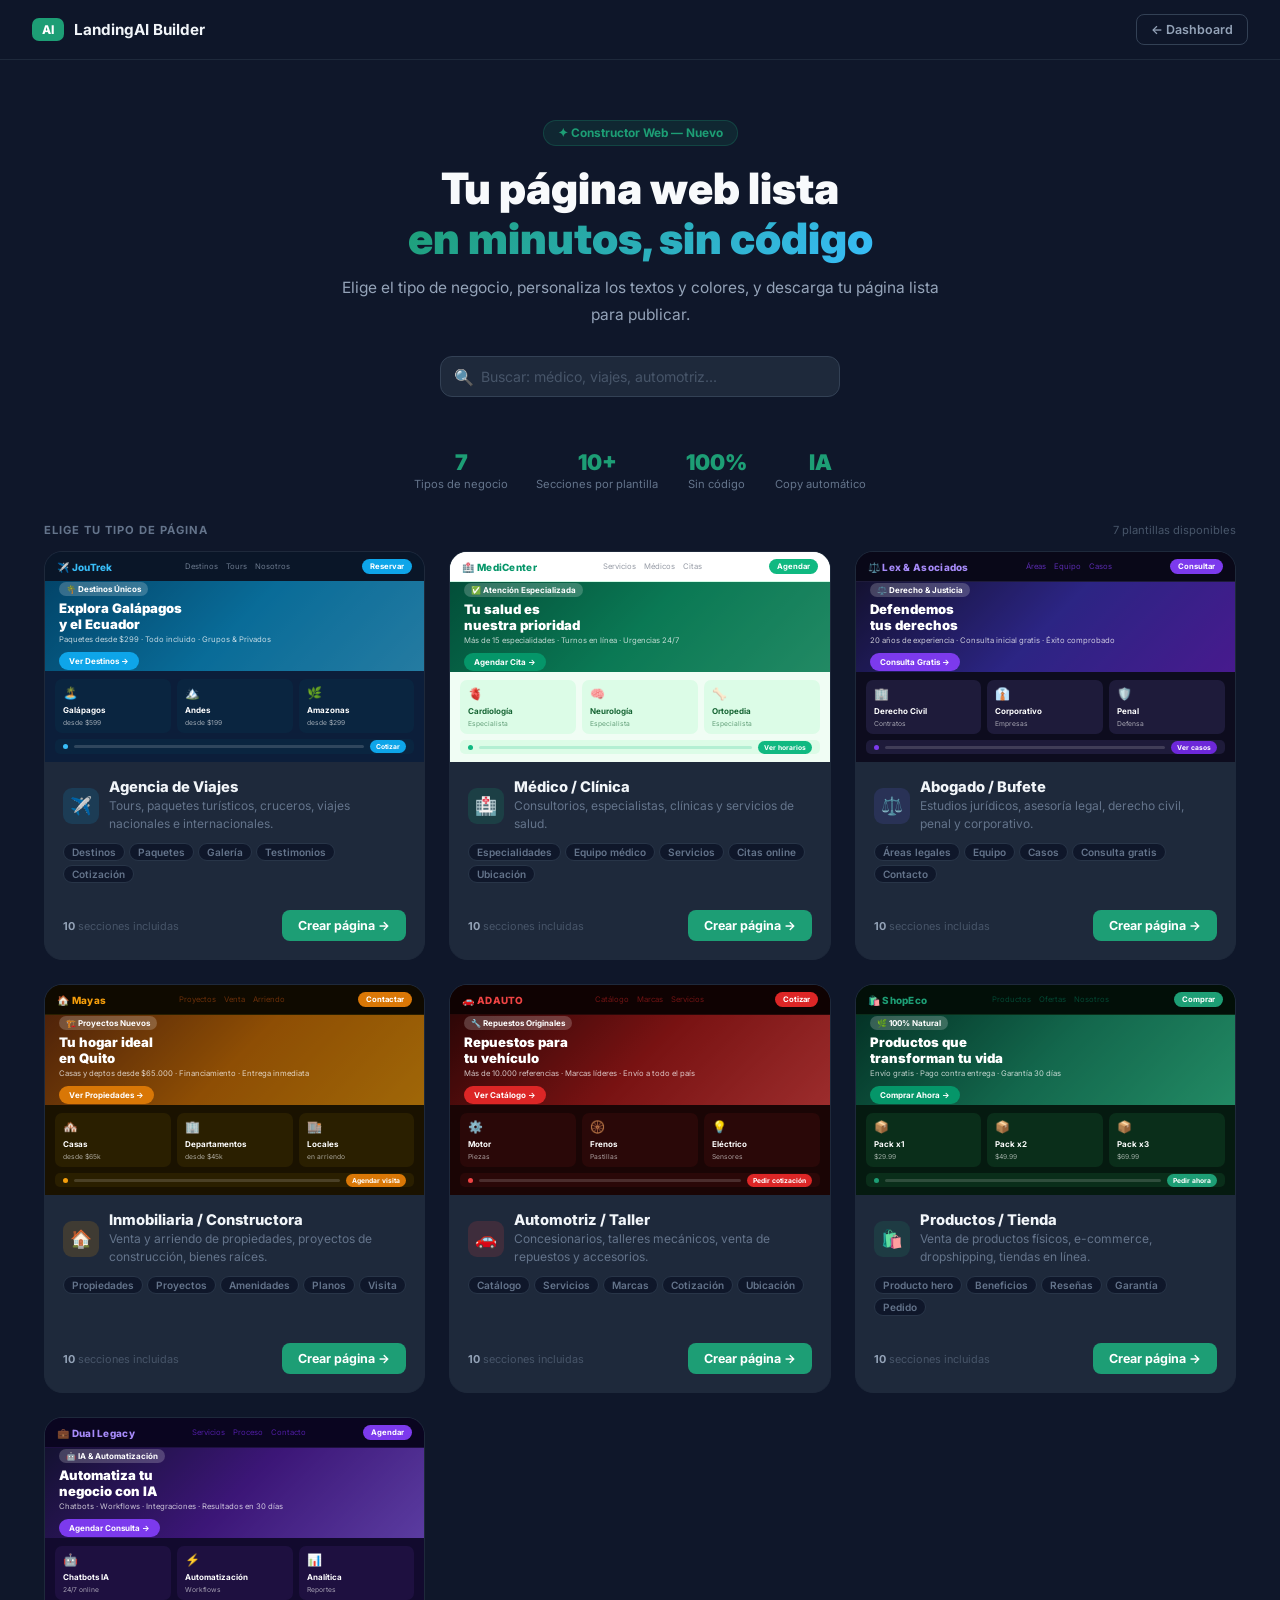
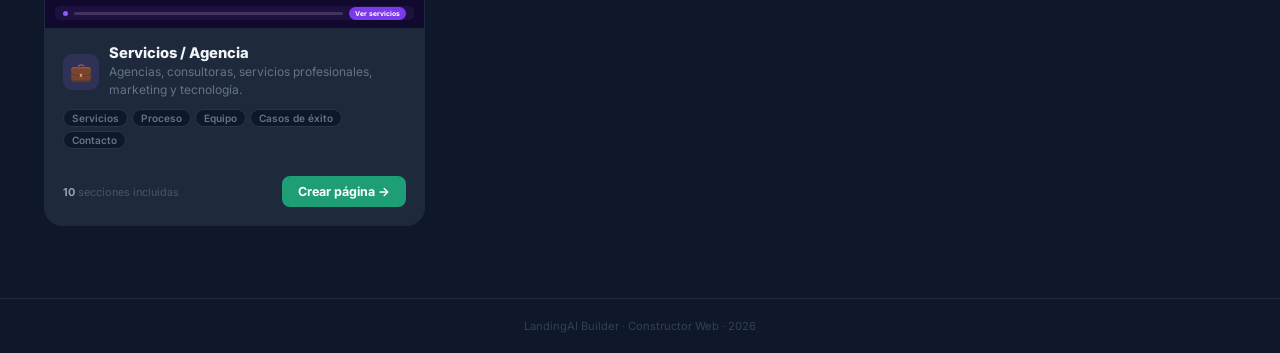
==== web-constructor/index.html @ e0d05ae3 "Feat: dashboard central + constructor web con generación IA - Agrega dashboard.html como hub entre l" ====
<!DOCTYPE html>
<html lang="es">
<head>
<meta charset="UTF-8">
<meta name="viewport" content="width=device-width,initial-scale=1">
<title>Constructor de Páginas Web — LandingAI Builder</title>
<link href="https://fonts.googleapis.com/css2?family=Inter:wght@400;500;600;700;800;900&display=swap" rel="stylesheet">
<style>
*,*::before,*::after{margin:0;padding:0;box-sizing:border-box}
:root{
  --bg:#0f172a;--bg2:#1e293b;--border:#1e293b;--text:#e2e8f0;--muted:#64748b;
  --green:#1D9E75;--green2:#0f7d5a;
}
body{font-family:'Inter',sans-serif;background:var(--bg);color:var(--text);min-height:100vh}

/* ── Header ── */
.hdr{background:rgba(15,23,42,.96);backdrop-filter:blur(12px);border-bottom:1px solid #1e293b;padding:14px 32px;display:flex;align-items:center;justify-content:space-between;position:sticky;top:0;z-index:100}
.hdr-logo{display:flex;align-items:center;gap:10px;text-decoration:none}
.hdr-logo .mark{background:var(--green);color:#fff;padding:4px 10px;border-radius:7px;font-size:.75rem;font-weight:800}
.hdr-logo .name{font-size:.95rem;font-weight:700;color:#f1f5f9}
.btn-outline{background:transparent;border:1px solid #334155;color:#94a3b8;border-radius:8px;padding:7px 14px;font-size:.78rem;font-weight:600;cursor:pointer;text-decoration:none;transition:.15s}
.btn-outline:hover{border-color:var(--green);color:var(--green)}

/* ── Hero ── */
.hero{text-align:center;padding:60px 24px 36px;max-width:680px;margin:0 auto}
.hero-badge{display:inline-flex;align-items:center;gap:6px;background:rgba(29,158,117,.12);color:var(--green);border:1px solid rgba(29,158,117,.25);border-radius:50px;padding:5px 14px;font-size:.74rem;font-weight:700;margin-bottom:18px}
.hero h1{font-size:clamp(1.9rem,4vw,2.7rem);font-weight:900;line-height:1.15;margin-bottom:12px;color:#f8fafc}
.hero h1 span{background:linear-gradient(135deg,var(--green),#38bdf8);-webkit-background-clip:text;-webkit-text-fill-color:transparent;background-clip:text}
.hero p{font-size:.97rem;color:#94a3b8;line-height:1.7;margin-bottom:28px}
.search-wrap{max-width:400px;margin:0 auto;position:relative}
.search-wrap input{width:100%;background:#1e293b;border:1.5px solid #334155;color:#f1f5f9;border-radius:12px;padding:11px 16px 11px 40px;font-size:.88rem;font-family:'Inter',sans-serif;outline:none;transition:.15s}
.search-wrap input:focus{border-color:var(--green)}
.search-wrap input::placeholder{color:#475569}
.si{position:absolute;left:14px;top:50%;transform:translateY(-50%);color:#475569}

/* ── Stats ── */
.stats{display:flex;justify-content:center;gap:28px;padding:16px 24px 32px;flex-wrap:wrap}
.stat{text-align:center}
.stat-n{font-size:1.35rem;font-weight:900;color:var(--green)}
.stat-l{font-size:.7rem;color:var(--muted);margin-top:2px}

/* ── Section label ── */
.slbl{max-width:1240px;margin:0 auto;padding:0 24px 14px;display:flex;align-items:center;justify-content:space-between}
.slbl h2{font-size:.7rem;font-weight:700;color:var(--muted);text-transform:uppercase;letter-spacing:1px}
.slbl span{font-size:.7rem;color:#475569}

/* ── Grid ── */
.grid{display:grid;grid-template-columns:repeat(auto-fill,minmax(340px,1fr));gap:24px;max-width:1240px;margin:0 auto;padding:0 24px 72px}

/* ── Card ── */
.card{background:var(--bg2);border:1.5px solid #1e293b;border-radius:18px;overflow:hidden;transition:.22s;cursor:pointer;display:flex;flex-direction:column;position:relative}
.card:hover{border-color:var(--green);transform:translateY(-4px);box-shadow:0 16px 48px rgba(0,0,0,.4),0 0 0 1px rgba(29,158,117,.2)}

/* ── MINI WEBSITE PREVIEW ── */
.preview{height:210px;overflow:hidden;position:relative;flex-shrink:0}
.mini{width:100%;height:100%;display:flex;flex-direction:column;font-family:'Inter',sans-serif}

/* Mini Nav */
.m-nav{display:flex;align-items:center;justify-content:space-between;padding:7px 12px;flex-shrink:0}
.m-logo{font-size:.62rem;font-weight:800;letter-spacing:.3px}
.m-links{display:flex;gap:8px}
.m-links span{font-size:.48rem;opacity:.7}
.m-cta{font-size:.48rem;font-weight:700;padding:3px 8px;border-radius:20px;color:#fff}

/* Mini Hero */
.m-hero{flex:0 0 90px;display:flex;flex-direction:column;justify-content:center;padding:10px 14px;position:relative;overflow:hidden}
.m-hero::after{content:'';position:absolute;inset:0;background:rgba(0,0,0,.35)}
.m-htag{font-size:.5rem;font-weight:700;padding:2px 7px;border-radius:20px;background:rgba(255,255,255,.2);color:#fff;width:fit-content;margin-bottom:5px;position:relative;z-index:1}
.m-htitle{font-size:.82rem;font-weight:900;color:#fff;line-height:1.2;position:relative;z-index:1;margin-bottom:3px}
.m-hsub{font-size:.48rem;color:rgba(255,255,255,.75);position:relative;z-index:1;margin-bottom:8px}
.m-hbtn{font-size:.5rem;font-weight:700;padding:4px 10px;border-radius:20px;color:#fff;width:fit-content;position:relative;z-index:1}

/* Mini Sections */
.m-body{flex:1;padding:8px 10px;display:flex;flex-direction:column;gap:6px;overflow:hidden}
.m-row{display:flex;gap:6px;flex:1}
.m-chip{flex:1;border-radius:7px;display:flex;flex-direction:column;padding:6px 8px;gap:3px;overflow:hidden}
.m-chip-icon{font-size:.75rem;margin-bottom:2px}
.m-chip-t{font-size:.5rem;font-weight:700;color:#fff}
.m-chip-s{font-size:.42rem;opacity:.6;color:#fff}
.m-strip{border-radius:5px;height:16px;display:flex;align-items:center;padding:0 8px;gap:6px}
.m-strip-dot{width:5px;height:5px;border-radius:50%;background:rgba(255,255,255,.5);flex-shrink:0}
.m-strip-line{flex:1;height:3px;border-radius:2px;background:rgba(255,255,255,.15)}
.m-strip-btn{font-size:.42rem;font-weight:700;padding:2px 6px;border-radius:10px;color:#fff;flex-shrink:0}

/* Overlay al hover */
.preview-overlay{position:absolute;inset:0;background:rgba(0,0,0,.0);display:flex;align-items:center;justify-content:center;transition:.22s;opacity:0}
.card:hover .preview-overlay{background:rgba(0,0,0,.45);opacity:1}
.preview-overlay span{background:#fff;color:#0f172a;font-size:.78rem;font-weight:800;padding:8px 18px;border-radius:20px;transform:translateY(8px);transition:.22s}
.card:hover .preview-overlay span{transform:translateY(0)}

/* ── Card Body ── */
.card-body{padding:16px 18px 18px;display:flex;flex-direction:column;flex:1}
.card-top{display:flex;align-items:center;gap:10px;margin-bottom:10px}
.card-icon{width:36px;height:36px;border-radius:9px;display:flex;align-items:center;justify-content:center;font-size:1.1rem;flex-shrink:0}
.card-name{font-size:.92rem;font-weight:800;color:#f1f5f9}
.card-desc{font-size:.75rem;color:#64748b;line-height:1.5;margin-top:1px}
.card-tags{display:flex;flex-wrap:wrap;gap:4px;margin-bottom:14px}
.tag{background:#0f172a;border:1px solid #283548;color:#64748b;border-radius:20px;padding:2px 8px;font-size:.63rem;font-weight:600}
.card-footer{display:flex;align-items:center;justify-content:space-between;margin-top:auto;padding-top:12px;border-top:1px solid #1e293b}
.card-meta{font-size:.68rem;color:#475569}
.card-meta b{color:#94a3b8}
.btn-card{background:var(--green);color:#fff;border:none;border-radius:8px;padding:8px 16px;font-size:.78rem;font-weight:700;cursor:pointer;transition:.15s;text-decoration:none;display:inline-block}
.btn-card:hover{background:var(--green2)}

/* ── Footer ── */
.ftr{border-top:1px solid #1e293b;padding:20px 24px;text-align:center;font-size:.7rem;color:#334155}

@media(max-width:768px){
  .hdr{padding:12px 16px}.grid{grid-template-columns:1fr;padding:0 14px 48px}
  .hero{padding:36px 16px 20px}.stats{gap:16px}
}
</style>
</head>
<body>

<header class="hdr">
  <a class="hdr-logo" href="#">
    <span class="mark">AI</span>
    <span class="name">LandingAI Builder</span>
  </a>
  <div style="display:flex;align-items:center;gap:10px">
    <a class="btn-outline" href="../dashboard.html">← Dashboard</a>
  </div>
</header>

<section class="hero">
  <div class="hero-badge">✦ Constructor Web — Nuevo</div>
  <h1>Tu página web lista<br><span>en minutos, sin código</span></h1>
  <p>Elige el tipo de negocio, personaliza los textos y colores, y descarga tu página lista para publicar.</p>
  <div class="search-wrap">
    <span class="si">🔍</span>
    <input type="text" id="si" placeholder="Buscar: médico, viajes, automotriz..." oninput="filter(this.value)">
  </div>
</section>

<div class="stats">
  <div class="stat"><div class="stat-n">7</div><div class="stat-l">Tipos de negocio</div></div>
  <div class="stat"><div class="stat-n">10+</div><div class="stat-l">Secciones por plantilla</div></div>
  <div class="stat"><div class="stat-n">100%</div><div class="stat-l">Sin código</div></div>
  <div class="stat"><div class="stat-n">IA</div><div class="stat-l">Copy automático</div></div>
</div>

<div class="slbl">
  <h2>Elige tu tipo de página</h2>
  <span id="lbl">7 plantillas disponibles</span>
</div>

<div class="grid" id="grid">

  <!-- ══ AGENCIA DE VIAJES ══ -->
  <div class="card" data-n="agencia viajes turismo tours paquetes galapagos cruceros">
    <div class="preview">
      <div class="mini" style="background:#0c1e3a">
        <div class="m-nav" style="background:#0a1628">
          <span class="m-logo" style="color:#38bdf8">✈️ JouTrek</span>
          <div class="m-links">
            <span style="color:#94a3b8">Destinos</span><span style="color:#94a3b8">Tours</span><span style="color:#94a3b8">Nosotros</span>
          </div>
          <span class="m-cta" style="background:#0ea5e9">Reservar</span>
        </div>
        <div class="m-hero" style="background:linear-gradient(135deg,#0369a1,#0ea5e9,#38bdf8)">
          <span class="m-htag">🌴 Destinos Únicos</span>
          <div class="m-htitle">Explora Galápagos<br>y el Ecuador</div>
          <div class="m-hsub">Paquetes desde $299 · Todo incluido · Grupos & Privados</div>
          <span class="m-hbtn" style="background:#0ea5e9">Ver Destinos →</span>
        </div>
        <div class="m-body">
          <div class="m-row">
            <div class="m-chip" style="background:#0a2540">
              <span class="m-chip-icon">🏝️</span>
              <span class="m-chip-t">Galápagos</span>
              <span class="m-chip-s">desde $599</span>
            </div>
            <div class="m-chip" style="background:#0a2540">
              <span class="m-chip-icon">🏔️</span>
              <span class="m-chip-t">Andes</span>
              <span class="m-chip-s">desde $199</span>
            </div>
            <div class="m-chip" style="background:#0a2540">
              <span class="m-chip-icon">🌿</span>
              <span class="m-chip-t">Amazonas</span>
              <span class="m-chip-s">desde $299</span>
            </div>
          </div>
          <div class="m-strip" style="background:#0a2540">
            <div class="m-strip-dot" style="background:#38bdf8"></div>
            <div class="m-strip-line"></div>
            <span class="m-strip-btn" style="background:#0ea5e9">Cotizar</span>
          </div>
        </div>
      </div>
      <div class="preview-overlay"><span>👁 Ver plantilla</span></div>
    </div>
    <div class="card-body">
      <div class="card-top">
        <div class="card-icon" style="background:rgba(14,165,233,.15)">✈️</div>
        <div>
          <div class="card-name">Agencia de Viajes</div>
          <div class="card-desc">Tours, paquetes turísticos, cruceros, viajes nacionales e internacionales.</div>
        </div>
      </div>
      <div class="card-tags">
        <span class="tag">Destinos</span><span class="tag">Paquetes</span><span class="tag">Galería</span><span class="tag">Testimonios</span><span class="tag">Cotización</span>
      </div>
      <div class="card-footer">
        <div class="card-meta"><b>10</b> secciones incluidas</div>
        <a class="btn-card" href="constructor.html?t=viajes">Crear página →</a>
      </div>
    </div>
  </div>

  <!-- ══ MÉDICO / CLÍNICA ══ -->
  <div class="card" data-n="medico clinica doctor salud consultorio especialista hospital">
    <div class="preview">
      <div class="mini" style="background:#f0fdf4">
        <div class="m-nav" style="background:#fff;border-bottom:1px solid #d1fae5">
          <span class="m-logo" style="color:#059669">🏥 MediCenter</span>
          <div class="m-links">
            <span style="color:#6b7280">Servicios</span><span style="color:#6b7280">Médicos</span><span style="color:#6b7280">Citas</span>
          </div>
          <span class="m-cta" style="background:#10b981">Agendar</span>
        </div>
        <div class="m-hero" style="background:linear-gradient(135deg,#047857,#10b981,#34d399)">
          <span class="m-htag">✅ Atención Especializada</span>
          <div class="m-htitle">Tu salud es<br>nuestra prioridad</div>
          <div class="m-hsub">Más de 15 especialidades · Turnos en línea · Urgencias 24/7</div>
          <span class="m-hbtn" style="background:#059669">Agendar Cita →</span>
        </div>
        <div class="m-body" style="background:#f0fdf4">
          <div class="m-row">
            <div class="m-chip" style="background:#dcfce7">
              <span class="m-chip-icon">🫀</span>
              <span class="m-chip-t" style="color:#166534">Cardiología</span>
              <span class="m-chip-s" style="color:#166534">Especialista</span>
            </div>
            <div class="m-chip" style="background:#dcfce7">
              <span class="m-chip-icon">🧠</span>
              <span class="m-chip-t" style="color:#166534">Neurología</span>
              <span class="m-chip-s" style="color:#166534">Especialista</span>
            </div>
            <div class="m-chip" style="background:#dcfce7">
              <span class="m-chip-icon">🦴</span>
              <span class="m-chip-t" style="color:#166534">Ortopedia</span>
              <span class="m-chip-s" style="color:#166534">Especialista</span>
            </div>
          </div>
          <div class="m-strip" style="background:#dcfce7">
            <div class="m-strip-dot" style="background:#10b981"></div>
            <div class="m-strip-line" style="background:rgba(16,185,129,.2)"></div>
            <span class="m-strip-btn" style="background:#10b981">Ver horarios</span>
          </div>
        </div>
      </div>
      <div class="preview-overlay"><span>👁 Ver plantilla</span></div>
    </div>
    <div class="card-body">
      <div class="card-top">
        <div class="card-icon" style="background:rgba(16,185,129,.15)">🏥</div>
        <div>
          <div class="card-name">Médico / Clínica</div>
          <div class="card-desc">Consultorios, especialistas, clínicas y servicios de salud.</div>
        </div>
      </div>
      <div class="card-tags">
        <span class="tag">Especialidades</span><span class="tag">Equipo médico</span><span class="tag">Servicios</span><span class="tag">Citas online</span><span class="tag">Ubicación</span>
      </div>
      <div class="card-footer">
        <div class="card-meta"><b>10</b> secciones incluidas</div>
        <a class="btn-card" href="constructor.html?t=medico">Crear página →</a>
      </div>
    </div>
  </div>

  <!-- ══ ABOGADO ══ -->
  <div class="card" data-n="abogado bufete juridico legal asesoria derecho firma">
    <div class="preview">
      <div class="mini" style="background:#0d0c1e">
        <div class="m-nav" style="background:#090818;border-bottom:1px solid #1e1b3a">
          <span class="m-logo" style="color:#a78bfa">⚖️ Lex & Asociados</span>
          <div class="m-links">
            <span style="color:#7c3aed">Áreas</span><span style="color:#7c3aed">Equipo</span><span style="color:#7c3aed">Casos</span>
          </div>
          <span class="m-cta" style="background:#7c3aed">Consultar</span>
        </div>
        <div class="m-hero" style="background:linear-gradient(135deg,#1e1b4b,#4338ca,#6d28d9)">
          <span class="m-htag">⚖️ Derecho & Justicia</span>
          <div class="m-htitle">Defendemos<br>tus derechos</div>
          <div class="m-hsub">20 años de experiencia · Consulta inicial gratis · Éxito comprobado</div>
          <span class="m-hbtn" style="background:#7c3aed">Consulta Gratis →</span>
        </div>
        <div class="m-body">
          <div class="m-row">
            <div class="m-chip" style="background:#1e1b3a">
              <span class="m-chip-icon">🏢</span>
              <span class="m-chip-t">Derecho Civil</span>
              <span class="m-chip-s">Contratos</span>
            </div>
            <div class="m-chip" style="background:#1e1b3a">
              <span class="m-chip-icon">👔</span>
              <span class="m-chip-t">Corporativo</span>
              <span class="m-chip-s">Empresas</span>
            </div>
            <div class="m-chip" style="background:#1e1b3a">
              <span class="m-chip-icon">🛡️</span>
              <span class="m-chip-t">Penal</span>
              <span class="m-chip-s">Defensa</span>
            </div>
          </div>
          <div class="m-strip" style="background:#1e1b3a">
            <div class="m-strip-dot" style="background:#7c3aed"></div>
            <div class="m-strip-line"></div>
            <span class="m-strip-btn" style="background:#6d28d9">Ver casos</span>
          </div>
        </div>
      </div>
      <div class="preview-overlay"><span>👁 Ver plantilla</span></div>
    </div>
    <div class="card-body">
      <div class="card-top">
        <div class="card-icon" style="background:rgba(99,102,241,.15)">⚖️</div>
        <div>
          <div class="card-name">Abogado / Bufete</div>
          <div class="card-desc">Estudios jurídicos, asesoría legal, derecho civil, penal y corporativo.</div>
        </div>
      </div>
      <div class="card-tags">
        <span class="tag">Áreas legales</span><span class="tag">Equipo</span><span class="tag">Casos</span><span class="tag">Consulta gratis</span><span class="tag">Contacto</span>
      </div>
      <div class="card-footer">
        <div class="card-meta"><b>10</b> secciones incluidas</div>
        <a class="btn-card" href="constructor.html?t=abogado">Crear página →</a>
      </div>
    </div>
  </div>

  <!-- ══ INMOBILIARIA ══ -->
  <div class="card" data-n="inmobiliaria constructora bienes raices casas departamentos propiedades">
    <div class="preview">
      <div class="mini" style="background:#1a1200">
        <div class="m-nav" style="background:#0f0a00;border-bottom:1px solid #2a1f00">
          <span class="m-logo" style="color:#f59e0b">🏠 Mayas</span>
          <div class="m-links">
            <span style="color:#92400e">Proyectos</span><span style="color:#92400e">Venta</span><span style="color:#92400e">Arriendo</span>
          </div>
          <span class="m-cta" style="background:#d97706">Contactar</span>
        </div>
        <div class="m-hero" style="background:linear-gradient(135deg,#78350f,#d97706,#f59e0b)">
          <span class="m-htag">🏗️ Proyectos Nuevos</span>
          <div class="m-htitle">Tu hogar ideal<br>en Quito</div>
          <div class="m-hsub">Casas y deptos desde $65.000 · Financiamiento · Entrega inmediata</div>
          <span class="m-hbtn" style="background:#d97706">Ver Propiedades →</span>
        </div>
        <div class="m-body">
          <div class="m-row">
            <div class="m-chip" style="background:#2a1f00">
              <span class="m-chip-icon">🏘️</span>
              <span class="m-chip-t">Casas</span>
              <span class="m-chip-s">desde $65k</span>
            </div>
            <div class="m-chip" style="background:#2a1f00">
              <span class="m-chip-icon">🏢</span>
              <span class="m-chip-t">Departamentos</span>
              <span class="m-chip-s">desde $45k</span>
            </div>
            <div class="m-chip" style="background:#2a1f00">
              <span class="m-chip-icon">🏬</span>
              <span class="m-chip-t">Locales</span>
              <span class="m-chip-s">en arriendo</span>
            </div>
          </div>
          <div class="m-strip" style="background:#2a1f00">
            <div class="m-strip-dot" style="background:#f59e0b"></div>
            <div class="m-strip-line"></div>
            <span class="m-strip-btn" style="background:#d97706">Agendar visita</span>
          </div>
        </div>
      </div>
      <div class="preview-overlay"><span>👁 Ver plantilla</span></div>
    </div>
    <div class="card-body">
      <div class="card-top">
        <div class="card-icon" style="background:rgba(245,158,11,.15)">🏠</div>
        <div>
          <div class="card-name">Inmobiliaria / Constructora</div>
          <div class="card-desc">Venta y arriendo de propiedades, proyectos de construcción, bienes raíces.</div>
        </div>
      </div>
      <div class="card-tags">
        <span class="tag">Propiedades</span><span class="tag">Proyectos</span><span class="tag">Amenidades</span><span class="tag">Planos</span><span class="tag">Visita</span>
      </div>
      <div class="card-footer">
        <div class="card-meta"><b>10</b> secciones incluidas</div>
        <a class="btn-card" href="constructor.html?t=inmobiliaria">Crear página →</a>
      </div>
    </div>
  </div>

  <!-- ══ AUTOMOTRIZ ══ -->
  <div class="card" data-n="automotriz taller mecanico repuestos vehiculos autos carros camiones">
    <div class="preview">
      <div class="mini" style="background:#1a0505">
        <div class="m-nav" style="background:#0f0202;border-bottom:1px solid #2a0808">
          <span class="m-logo" style="color:#ef4444">🚗 ADAUTO</span>
          <div class="m-links">
            <span style="color:#991b1b">Catálogo</span><span style="color:#991b1b">Marcas</span><span style="color:#991b1b">Servicios</span>
          </div>
          <span class="m-cta" style="background:#dc2626">Cotizar</span>
        </div>
        <div class="m-hero" style="background:linear-gradient(135deg,#450a0a,#b91c1c,#ef4444)">
          <span class="m-htag">🔧 Repuestos Originales</span>
          <div class="m-htitle">Repuestos para<br>tu vehículo</div>
          <div class="m-hsub">Más de 10.000 referencias · Marcas líderes · Envío a todo el país</div>
          <span class="m-hbtn" style="background:#dc2626">Ver Catálogo →</span>
        </div>
        <div class="m-body">
          <div class="m-row">
            <div class="m-chip" style="background:#2a0808">
              <span class="m-chip-icon">⚙️</span>
              <span class="m-chip-t">Motor</span>
              <span class="m-chip-s">Piezas</span>
            </div>
            <div class="m-chip" style="background:#2a0808">
              <span class="m-chip-icon">🛞</span>
              <span class="m-chip-t">Frenos</span>
              <span class="m-chip-s">Pastillas</span>
            </div>
            <div class="m-chip" style="background:#2a0808">
              <span class="m-chip-icon">💡</span>
              <span class="m-chip-t">Eléctrico</span>
              <span class="m-chip-s">Sensores</span>
            </div>
          </div>
          <div class="m-strip" style="background:#2a0808">
            <div class="m-strip-dot" style="background:#ef4444"></div>
            <div class="m-strip-line"></div>
            <span class="m-strip-btn" style="background:#dc2626">Pedir cotización</span>
          </div>
        </div>
      </div>
      <div class="preview-overlay"><span>👁 Ver plantilla</span></div>
    </div>
    <div class="card-body">
      <div class="card-top">
        <div class="card-icon" style="background:rgba(239,68,68,.15)">🚗</div>
        <div>
          <div class="card-name">Automotriz / Taller</div>
          <div class="card-desc">Concesionarios, talleres mecánicos, venta de repuestos y accesorios.</div>
        </div>
      </div>
      <div class="card-tags">
        <span class="tag">Catálogo</span><span class="tag">Servicios</span><span class="tag">Marcas</span><span class="tag">Cotización</span><span class="tag">Ubicación</span>
      </div>
      <div class="card-footer">
        <div class="card-meta"><b>10</b> secciones incluidas</div>
        <a class="btn-card" href="constructor.html?t=automotriz">Crear página →</a>
      </div>
    </div>
  </div>

  <!-- ══ PRODUCTOS / E-COMMERCE ══ -->
  <div class="card" data-n="producto ecommerce tienda online dropshipping venta shop">
    <div class="preview">
      <div class="mini" style="background:#051a10">
        <div class="m-nav" style="background:#020f08;border-bottom:1px solid #0a2e1a">
          <span class="m-logo" style="color:#1D9E75">🛍️ ShopEco</span>
          <div class="m-links">
            <span style="color:#065f46">Productos</span><span style="color:#065f46">Ofertas</span><span style="color:#065f46">Nosotros</span>
          </div>
          <span class="m-cta" style="background:#1D9E75">Comprar</span>
        </div>
        <div class="m-hero" style="background:linear-gradient(135deg,#064e3b,#1D9E75,#34d399)">
          <span class="m-htag">🌿 100% Natural</span>
          <div class="m-htitle">Productos que<br>transforman tu vida</div>
          <div class="m-hsub">Envío gratis · Pago contra entrega · Garantía 30 días</div>
          <span class="m-hbtn" style="background:#059669">Comprar Ahora →</span>
        </div>
        <div class="m-body">
          <div class="m-row">
            <div class="m-chip" style="background:#0a2e1a">
              <span class="m-chip-icon">📦</span>
              <span class="m-chip-t">Pack x1</span>
              <span class="m-chip-s">$29.99</span>
            </div>
            <div class="m-chip" style="background:#0a2e1a">
              <span class="m-chip-icon">📦</span>
              <span class="m-chip-t">Pack x2</span>
              <span class="m-chip-s">$49.99</span>
            </div>
            <div class="m-chip" style="background:#0a2e1a">
              <span class="m-chip-icon">📦</span>
              <span class="m-chip-t">Pack x3</span>
              <span class="m-chip-s">$69.99</span>
            </div>
          </div>
          <div class="m-strip" style="background:#0a2e1a">
            <div class="m-strip-dot" style="background:#1D9E75"></div>
            <div class="m-strip-line"></div>
            <span class="m-strip-btn" style="background:#1D9E75">Pedir ahora</span>
          </div>
        </div>
      </div>
      <div class="preview-overlay"><span>👁 Ver plantilla</span></div>
    </div>
    <div class="card-body">
      <div class="card-top">
        <div class="card-icon" style="background:rgba(29,158,117,.15)">🛍️</div>
        <div>
          <div class="card-name">Productos / Tienda</div>
          <div class="card-desc">Venta de productos físicos, e-commerce, dropshipping, tiendas en línea.</div>
        </div>
      </div>
      <div class="card-tags">
        <span class="tag">Producto hero</span><span class="tag">Beneficios</span><span class="tag">Reseñas</span><span class="tag">Garantía</span><span class="tag">Pedido</span>
      </div>
      <div class="card-footer">
        <div class="card-meta"><b>10</b> secciones incluidas</div>
        <a class="btn-card" href="constructor.html?t=producto">Crear página →</a>
      </div>
    </div>
  </div>

  <!-- ══ SERVICIOS / AGENCIA ══ -->
  <div class="card" data-n="servicios agencia empresa consultoria marketing digital tecnologia ia">
    <div class="preview">
      <div class="mini" style="background:#120a2e">
        <div class="m-nav" style="background:#0a0520;border-bottom:1px solid #1e1040">
          <span class="m-logo" style="color:#a78bfa">💼 Dual Legacy</span>
          <div class="m-links">
            <span style="color:#6d28d9">Servicios</span><span style="color:#6d28d9">Proceso</span><span style="color:#6d28d9">Contacto</span>
          </div>
          <span class="m-cta" style="background:#7c3aed">Agendar</span>
        </div>
        <div class="m-hero" style="background:linear-gradient(135deg,#1e1b4b,#5b21b6,#8b5cf6)">
          <span class="m-htag">🤖 IA & Automatización</span>
          <div class="m-htitle">Automatiza tu<br>negocio con IA</div>
          <div class="m-hsub">Chatbots · Workflows · Integraciones · Resultados en 30 días</div>
          <span class="m-hbtn" style="background:#7c3aed">Agendar Consulta →</span>
        </div>
        <div class="m-body">
          <div class="m-row">
            <div class="m-chip" style="background:#1e1040">
              <span class="m-chip-icon">🤖</span>
              <span class="m-chip-t">Chatbots IA</span>
              <span class="m-chip-s">24/7 online</span>
            </div>
            <div class="m-chip" style="background:#1e1040">
              <span class="m-chip-icon">⚡</span>
              <span class="m-chip-t">Automatización</span>
              <span class="m-chip-s">Workflows</span>
            </div>
            <div class="m-chip" style="background:#1e1040">
              <span class="m-chip-icon">📊</span>
              <span class="m-chip-t">Analítica</span>
              <span class="m-chip-s">Reportes</span>
            </div>
          </div>
          <div class="m-strip" style="background:#1e1040">
            <div class="m-strip-dot" style="background:#8b5cf6"></div>
            <div class="m-strip-line"></div>
            <span class="m-strip-btn" style="background:#7c3aed">Ver servicios</span>
          </div>
        </div>
      </div>
      <div class="preview-overlay"><span>👁 Ver plantilla</span></div>
    </div>
    <div class="card-body">
      <div class="card-top">
        <div class="card-icon" style="background:rgba(139,92,246,.15)">💼</div>
        <div>
          <div class="card-name">Servicios / Agencia</div>
          <div class="card-desc">Agencias, consultoras, servicios profesionales, marketing y tecnología.</div>
        </div>
      </div>
      <div class="card-tags">
        <span class="tag">Servicios</span><span class="tag">Proceso</span><span class="tag">Equipo</span><span class="tag">Casos de éxito</span><span class="tag">Contacto</span>
      </div>
      <div class="card-footer">
        <div class="card-meta"><b>10</b> secciones incluidas</div>
        <a class="btn-card" href="constructor.html?t=servicio">Crear página →</a>
      </div>
    </div>
  </div>

</div>

<div class="ftr">LandingAI Builder · Constructor Web · 2026</div>

<script>
function filter(q){
  const cards=document.querySelectorAll('.card'),term=q.toLowerCase().trim();
  let n=0;
  cards.forEach(c=>{
    const match=!term||c.dataset.n.includes(term);
    c.style.display=match?'':'none';
    if(match)n++;
  });
  document.getElementById('lbl').textContent=term?`${n} resultado${n!==1?'s':''}`:'7 plantillas disponibles';
}
</script>
</body>
</html>
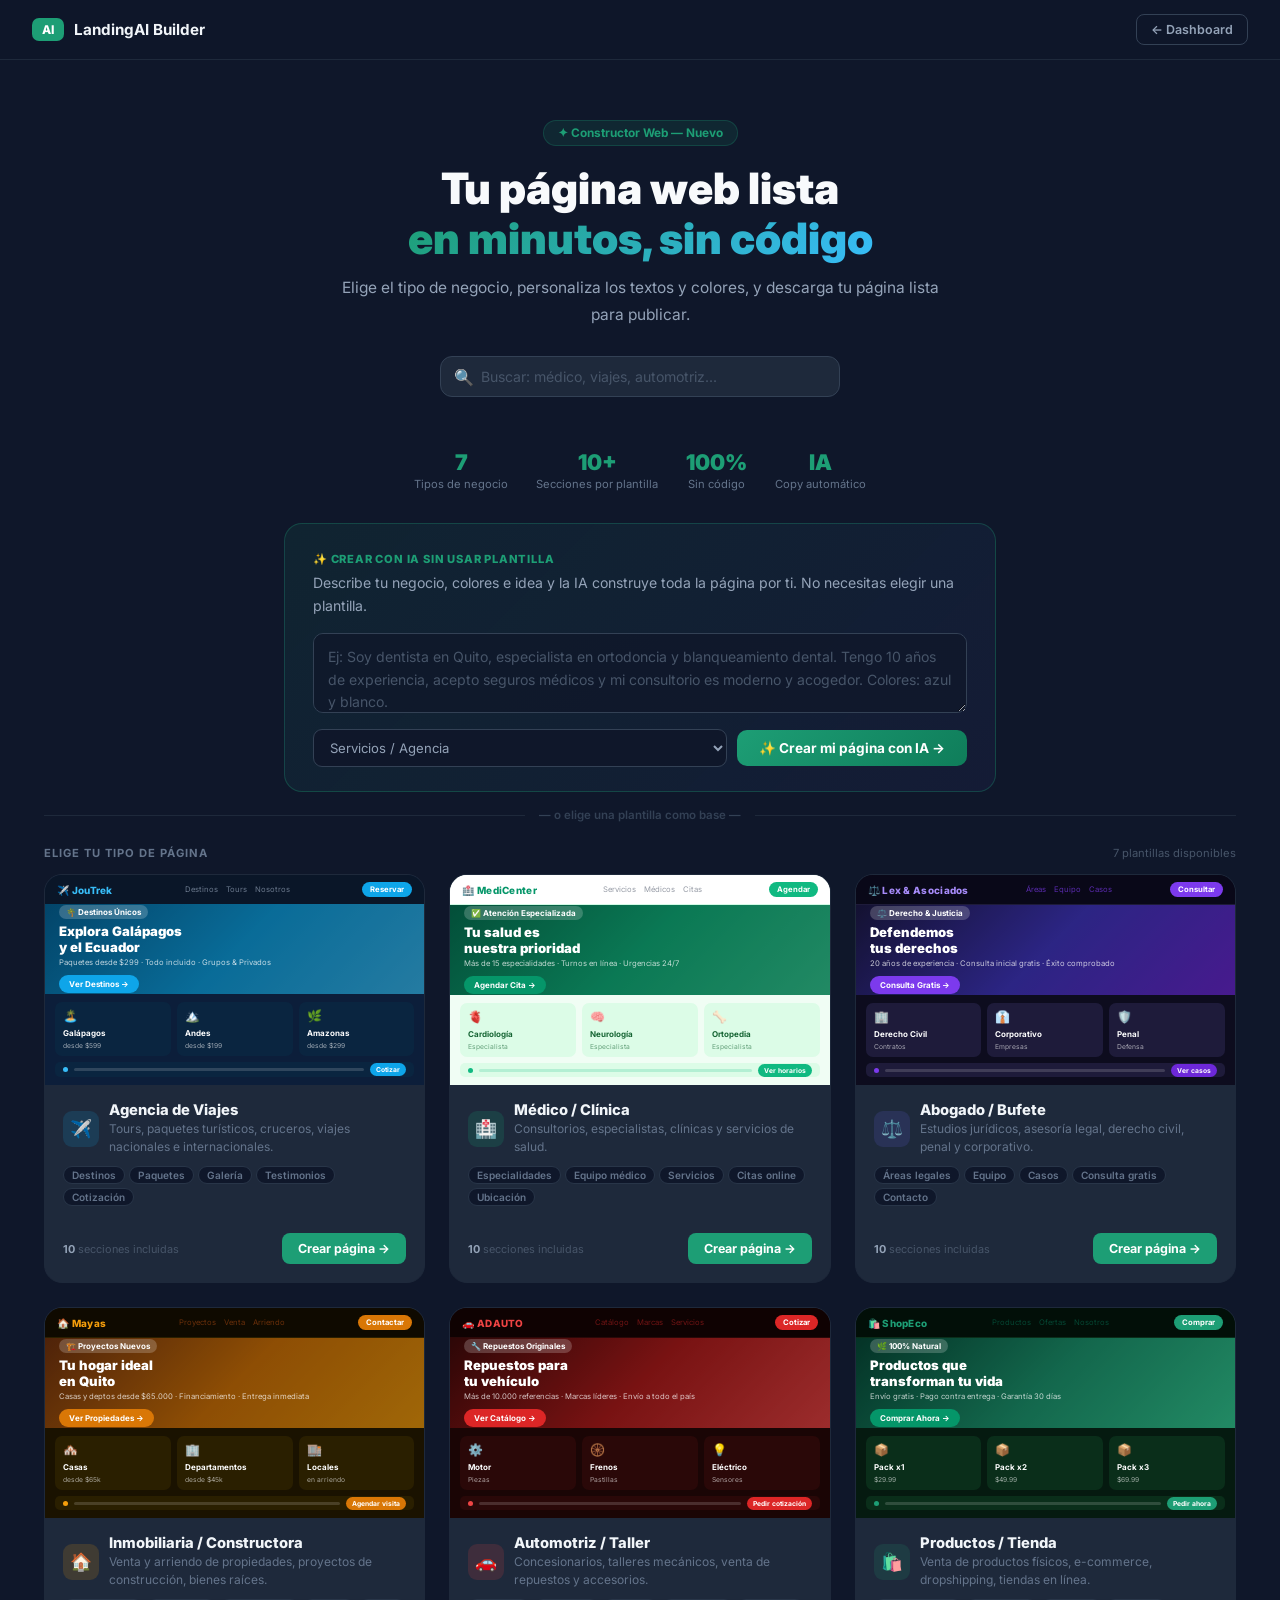
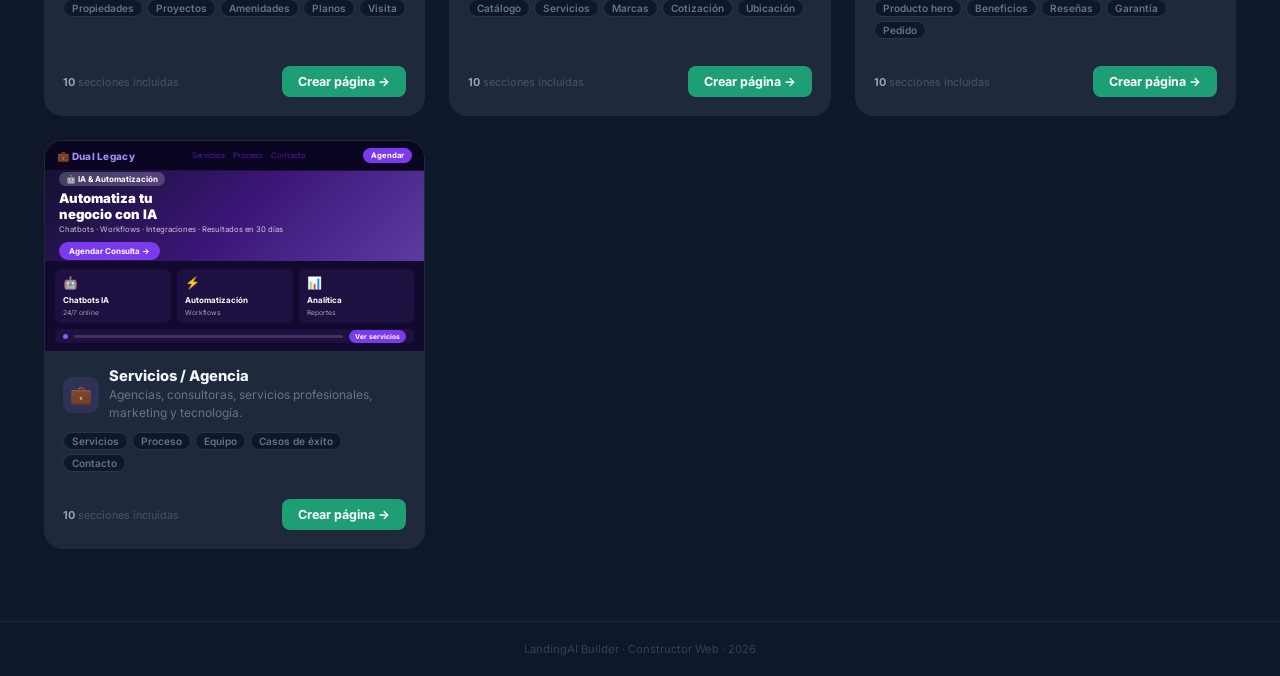
==== commit 71bafc8e: "Feat: plantillas opcionales — crear con IA desde el selector - index.html: panel "Crear con IA" con " ====
--- a/web-constructor/index.html
+++ b/web-constructor/index.html
@@ -102,6 +102,25 @@
 .btn-card{background:var(--green);color:#fff;border:none;border-radius:8px;padding:8px 16px;font-size:.78rem;font-weight:700;cursor:pointer;transition:.15s;text-decoration:none;display:inline-block}
 .btn-card:hover{background:var(--green2)}
 
+/* ── AI Create Section ── */
+.ai-create{max-width:760px;margin:0 auto 16px;padding:0 24px}
+.ai-create-box{background:linear-gradient(135deg,rgba(29,158,117,.1),rgba(99,102,241,.06));border:1px solid rgba(29,158,117,.3);border-radius:18px;padding:28px 28px 24px}
+.ai-create-ttl{font-size:.7rem;font-weight:800;color:#1D9E75;text-transform:uppercase;letter-spacing:.8px;margin-bottom:6px;display:flex;align-items:center;gap:7px}
+.ai-create-sub{font-size:.88rem;color:#94a3b8;margin-bottom:16px;line-height:1.6}
+.ai-create-box textarea{width:100%;background:rgba(15,23,42,.8);border:1px solid #334155;color:#f1f5f9;border-radius:10px;padding:12px 14px;font-size:.88rem;font-family:inherit;outline:none;resize:vertical;min-height:80px;line-height:1.6}
+.ai-create-box textarea:focus{border-color:#1D9E75}
+.ai-create-box textarea::placeholder{color:#475569}
+.ai-create-row{display:flex;gap:10px;margin-top:12px;align-items:center;flex-wrap:wrap}
+.ai-create-row select{background:#0f172a;border:1px solid #334155;color:#94a3b8;border-radius:9px;padding:9px 12px;font-size:.82rem;font-family:inherit;outline:none;flex:1;min-width:160px}
+.ai-create-row select:focus{border-color:#1D9E75}
+.btn-ai-create{background:linear-gradient(135deg,#1D9E75,#0f7d5a);color:#fff;border:none;border-radius:10px;padding:10px 22px;font-size:.85rem;font-weight:700;cursor:pointer;font-family:inherit;white-space:nowrap;transition:.15s;display:flex;align-items:center;gap:7px}
+.btn-ai-create:hover{background:linear-gradient(135deg,#0f7d5a,#065f46);transform:translateY(-1px)}
+
+/* ── Divider ── */
+.divider{max-width:1240px;margin:8px auto 24px;padding:0 24px;display:flex;align-items:center;gap:14px}
+.divider-line{flex:1;height:1px;background:#1e293b}
+.divider-txt{font-size:.72rem;color:#334155;font-weight:600;white-space:nowrap}
+
 /* ── Footer ── */
 .ftr{border-top:1px solid #1e293b;padding:20px 24px;text-align:center;font-size:.7rem;color:#334155}
 
@@ -138,6 +157,33 @@
   <div class="stat"><div class="stat-n">10+</div><div class="stat-l">Secciones por plantilla</div></div>
   <div class="stat"><div class="stat-n">100%</div><div class="stat-l">Sin código</div></div>
   <div class="stat"><div class="stat-n">IA</div><div class="stat-l">Copy automático</div></div>
+</div>
+
+<!-- CREAR CON IA -->
+<div class="ai-create">
+  <div class="ai-create-box">
+    <div class="ai-create-ttl">✨ Crear con IA sin usar plantilla</div>
+    <div class="ai-create-sub">Describe tu negocio, colores e idea y la IA construye toda la página por ti. No necesitas elegir una plantilla.</div>
+    <textarea id="aiCreateDesc" placeholder="Ej: Soy dentista en Quito, especialista en ortodoncia y blanqueamiento dental. Tengo 10 años de experiencia, acepto seguros médicos y mi consultorio es moderno y acogedor. Colores: azul y blanco."></textarea>
+    <div class="ai-create-row">
+      <select id="aiCreateType">
+        <option value="servicio">Servicios / Agencia</option>
+        <option value="medico">Médico / Clínica</option>
+        <option value="viajes">Agencia de Viajes</option>
+        <option value="abogado">Abogado / Bufete</option>
+        <option value="inmobiliaria">Inmobiliaria</option>
+        <option value="automotriz">Automotriz / Taller</option>
+        <option value="producto">Productos / Tienda</option>
+      </select>
+      <button class="btn-ai-create" onclick="crearConIA()">✨ Crear mi página con IA →</button>
+    </div>
+  </div>
+</div>
+
+<div class="divider">
+  <div class="divider-line"></div>
+  <div class="divider-txt">— o elige una plantilla como base —</div>
+  <div class="divider-line"></div>
 </div>
 
 <div class="slbl">
@@ -586,6 +632,13 @@
 <div class="ftr">LandingAI Builder · Constructor Web · 2026</div>
 
 <script>
+function crearConIA(){
+  const desc = document.getElementById('aiCreateDesc').value.trim();
+  const tipo = document.getElementById('aiCreateType').value;
+  if(desc) localStorage.setItem('wc-pending-desc', desc);
+  window.location.href = 'constructor.html?t=' + tipo;
+}
+
 function filter(q){
   const cards=document.querySelectorAll('.card'),term=q.toLowerCase().trim();
   let n=0;
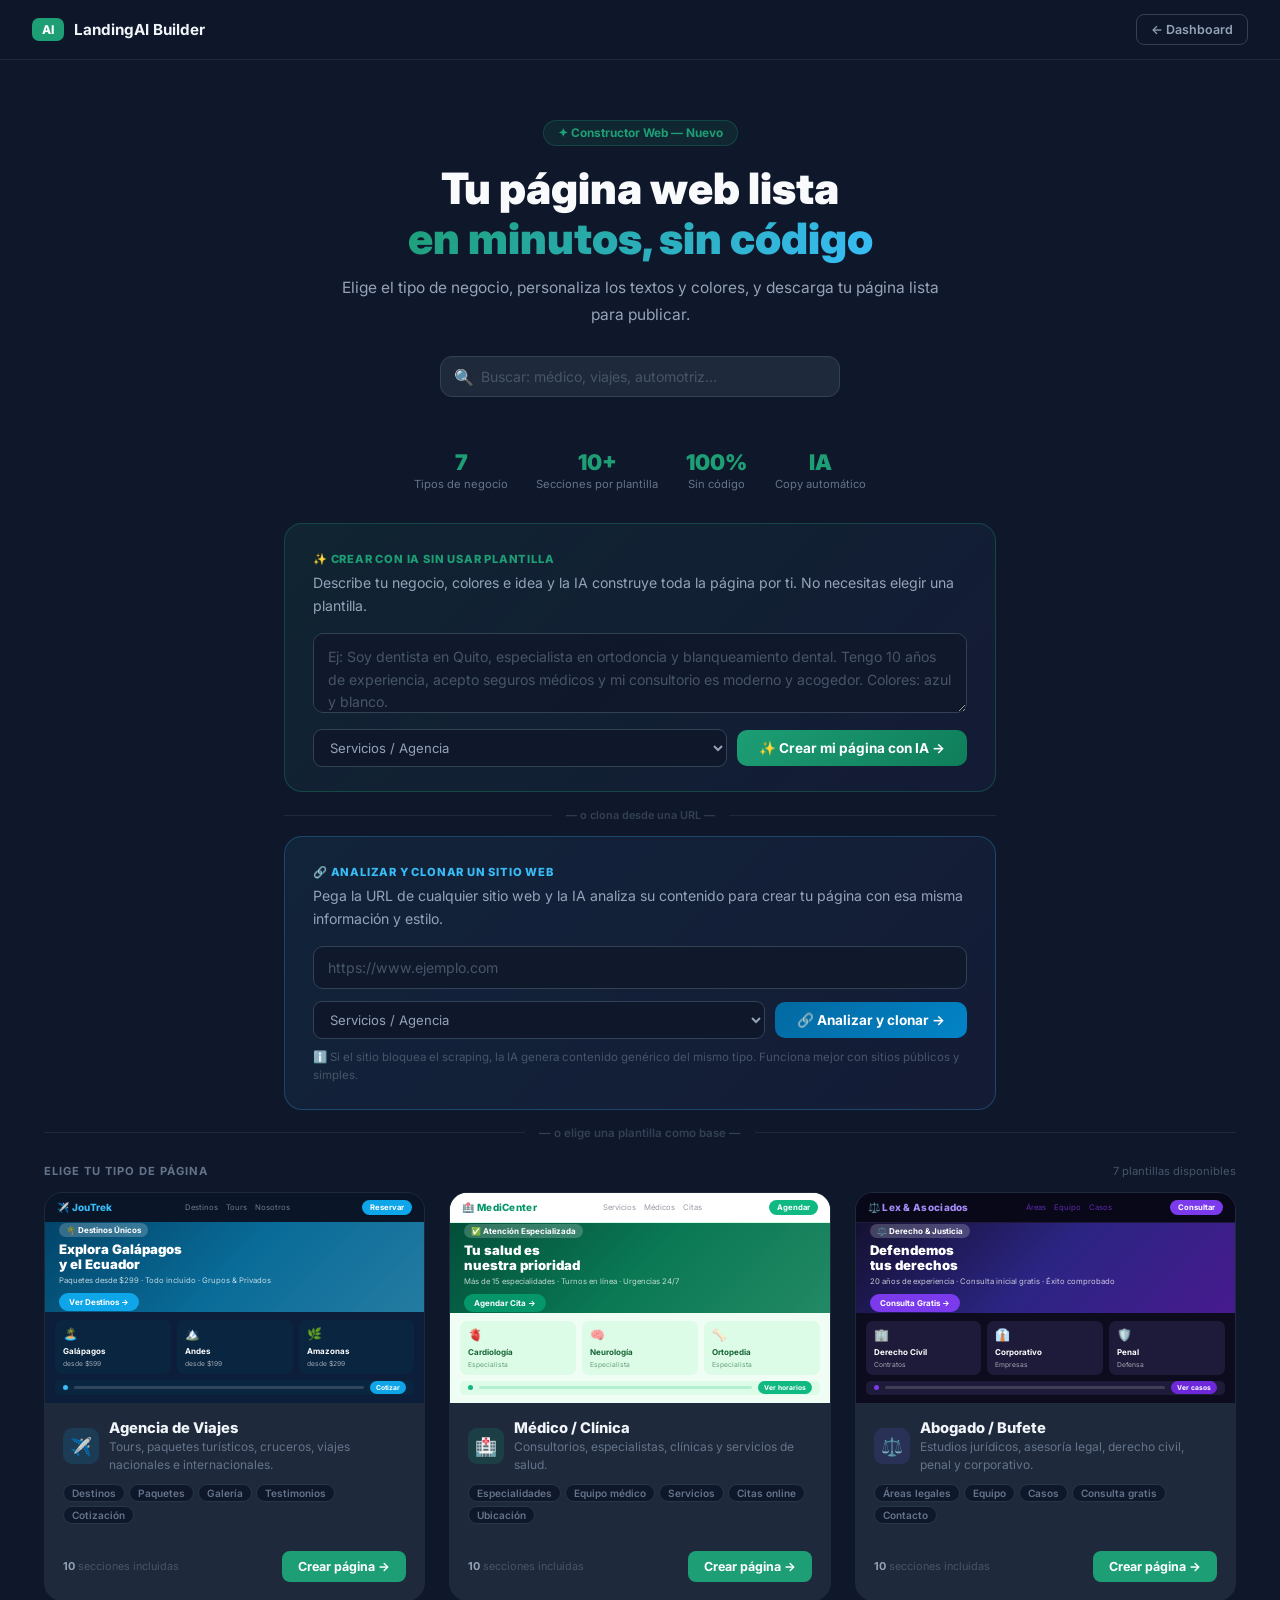
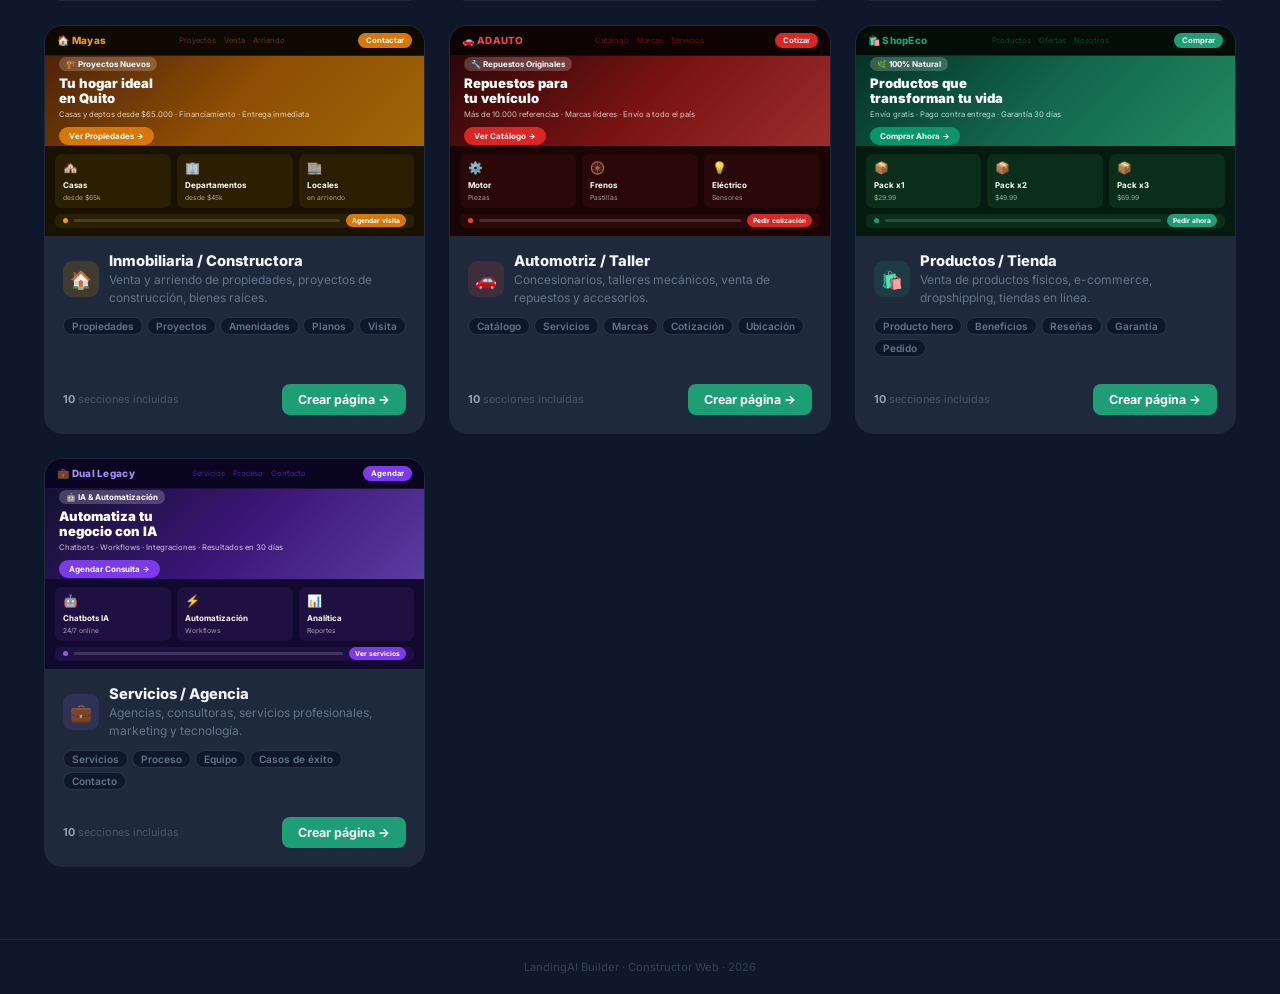
==== commit 753df45d: "Feat: agregar panel de clonar-desde-URL con análisis por Jina.ai + IA - web-constructor/index.html: " ====
--- a/web-constructor/index.html
+++ b/web-constructor/index.html
@@ -115,6 +115,25 @@
 .ai-create-row select:focus{border-color:#1D9E75}
 .btn-ai-create{background:linear-gradient(135deg,#1D9E75,#0f7d5a);color:#fff;border:none;border-radius:10px;padding:10px 22px;font-size:.85rem;font-weight:700;cursor:pointer;font-family:inherit;white-space:nowrap;transition:.15s;display:flex;align-items:center;gap:7px}
 .btn-ai-create:hover{background:linear-gradient(135deg,#0f7d5a,#065f46);transform:translateY(-1px)}
+
+/* ── URL Clone Section ── */
+.url-clone-box{background:linear-gradient(135deg,rgba(56,189,248,.08),rgba(99,102,241,.06));border:1px solid rgba(56,189,248,.25);border-radius:18px;padding:28px 28px 24px}
+.url-clone-ttl{font-size:.7rem;font-weight:800;color:#38bdf8;text-transform:uppercase;letter-spacing:.8px;margin-bottom:6px;display:flex;align-items:center;gap:7px}
+.url-clone-sub{font-size:.88rem;color:#94a3b8;margin-bottom:16px;line-height:1.6}
+.url-clone-box input[type=url]{width:100%;background:rgba(15,23,42,.8);border:1px solid #334155;color:#f1f5f9;border-radius:10px;padding:12px 14px;font-size:.88rem;font-family:inherit;outline:none}
+.url-clone-box input[type=url]:focus{border-color:#38bdf8}
+.url-clone-box input[type=url]::placeholder{color:#475569}
+.url-clone-row{display:flex;gap:10px;margin-top:12px;align-items:center;flex-wrap:wrap}
+.url-clone-row select{background:#0f172a;border:1px solid #334155;color:#94a3b8;border-radius:9px;padding:9px 12px;font-size:.82rem;font-family:inherit;outline:none;flex:1;min-width:160px}
+.url-clone-row select:focus{border-color:#38bdf8}
+.btn-url-clone{background:linear-gradient(135deg,#0369a1,#0284c7);color:#fff;border:none;border-radius:10px;padding:10px 22px;font-size:.85rem;font-weight:700;cursor:pointer;font-family:inherit;white-space:nowrap;transition:.15s;display:flex;align-items:center;gap:7px}
+.btn-url-clone:hover{background:linear-gradient(135deg,#0284c7,#0ea5e9);transform:translateY(-1px)}
+.url-note{font-size:.72rem;color:#475569;margin-top:10px;line-height:1.55;display:flex;align-items:flex-start;gap:5px}
+
+/* ── Panel Divider (between AI and URL panels) ── */
+.panel-divider{max-width:760px;margin:14px auto;padding:0 24px;display:flex;align-items:center;gap:14px}
+.panel-divider-line{flex:1;height:1px;background:#1e293b}
+.panel-divider-txt{font-size:.68rem;color:#334155;font-weight:600;white-space:nowrap}
 
 /* ── Divider ── */
 .divider{max-width:1240px;margin:8px auto 24px;padding:0 24px;display:flex;align-items:center;gap:14px}
@@ -180,6 +199,35 @@
   </div>
 </div>
 
+<!-- SEPARADOR ENTRE PANELES IA -->
+<div class="panel-divider">
+  <div class="panel-divider-line"></div>
+  <div class="panel-divider-txt">— o clona desde una URL —</div>
+  <div class="panel-divider-line"></div>
+</div>
+
+<!-- CLONAR DESDE URL -->
+<div class="ai-create">
+  <div class="url-clone-box">
+    <div class="url-clone-ttl">🔗 Analizar y clonar un sitio web</div>
+    <div class="url-clone-sub">Pega la URL de cualquier sitio web y la IA analiza su contenido para crear tu página con esa misma información y estilo.</div>
+    <input type="url" id="urlCloneInput" placeholder="https://www.ejemplo.com">
+    <div class="url-clone-row">
+      <select id="urlCloneType">
+        <option value="servicio">Servicios / Agencia</option>
+        <option value="medico">Médico / Clínica</option>
+        <option value="viajes">Agencia de Viajes</option>
+        <option value="abogado">Abogado / Bufete</option>
+        <option value="inmobiliaria">Inmobiliaria</option>
+        <option value="automotriz">Automotriz / Taller</option>
+        <option value="producto">Productos / Tienda</option>
+      </select>
+      <button class="btn-url-clone" onclick="analizarURL()">🔗 Analizar y clonar →</button>
+    </div>
+    <div class="url-note">ℹ️ Si el sitio bloquea el scraping, la IA genera contenido genérico del mismo tipo. Funciona mejor con sitios públicos y simples.</div>
+  </div>
+</div>
+
 <div class="divider">
   <div class="divider-line"></div>
   <div class="divider-txt">— o elige una plantilla como base —</div>
@@ -636,6 +684,23 @@
   const desc = document.getElementById('aiCreateDesc').value.trim();
   const tipo = document.getElementById('aiCreateType').value;
   if(desc) localStorage.setItem('wc-pending-desc', desc);
+  window.location.href = 'constructor.html?t=' + tipo;
+}
+
+function analizarURL(){
+  const url  = document.getElementById('urlCloneInput').value.trim();
+  const tipo = document.getElementById('urlCloneType').value;
+  if(!url){
+    document.getElementById('urlCloneInput').focus();
+    return;
+  }
+  // basic URL validation
+  try{ new URL(url); }catch(e){
+    alert('Por favor ingresa una URL válida (incluyendo https://)');
+    return;
+  }
+  localStorage.setItem('wc-pending-url', url);
+  localStorage.setItem('wc-pending-url-tipo', tipo);
   window.location.href = 'constructor.html?t=' + tipo;
 }
 
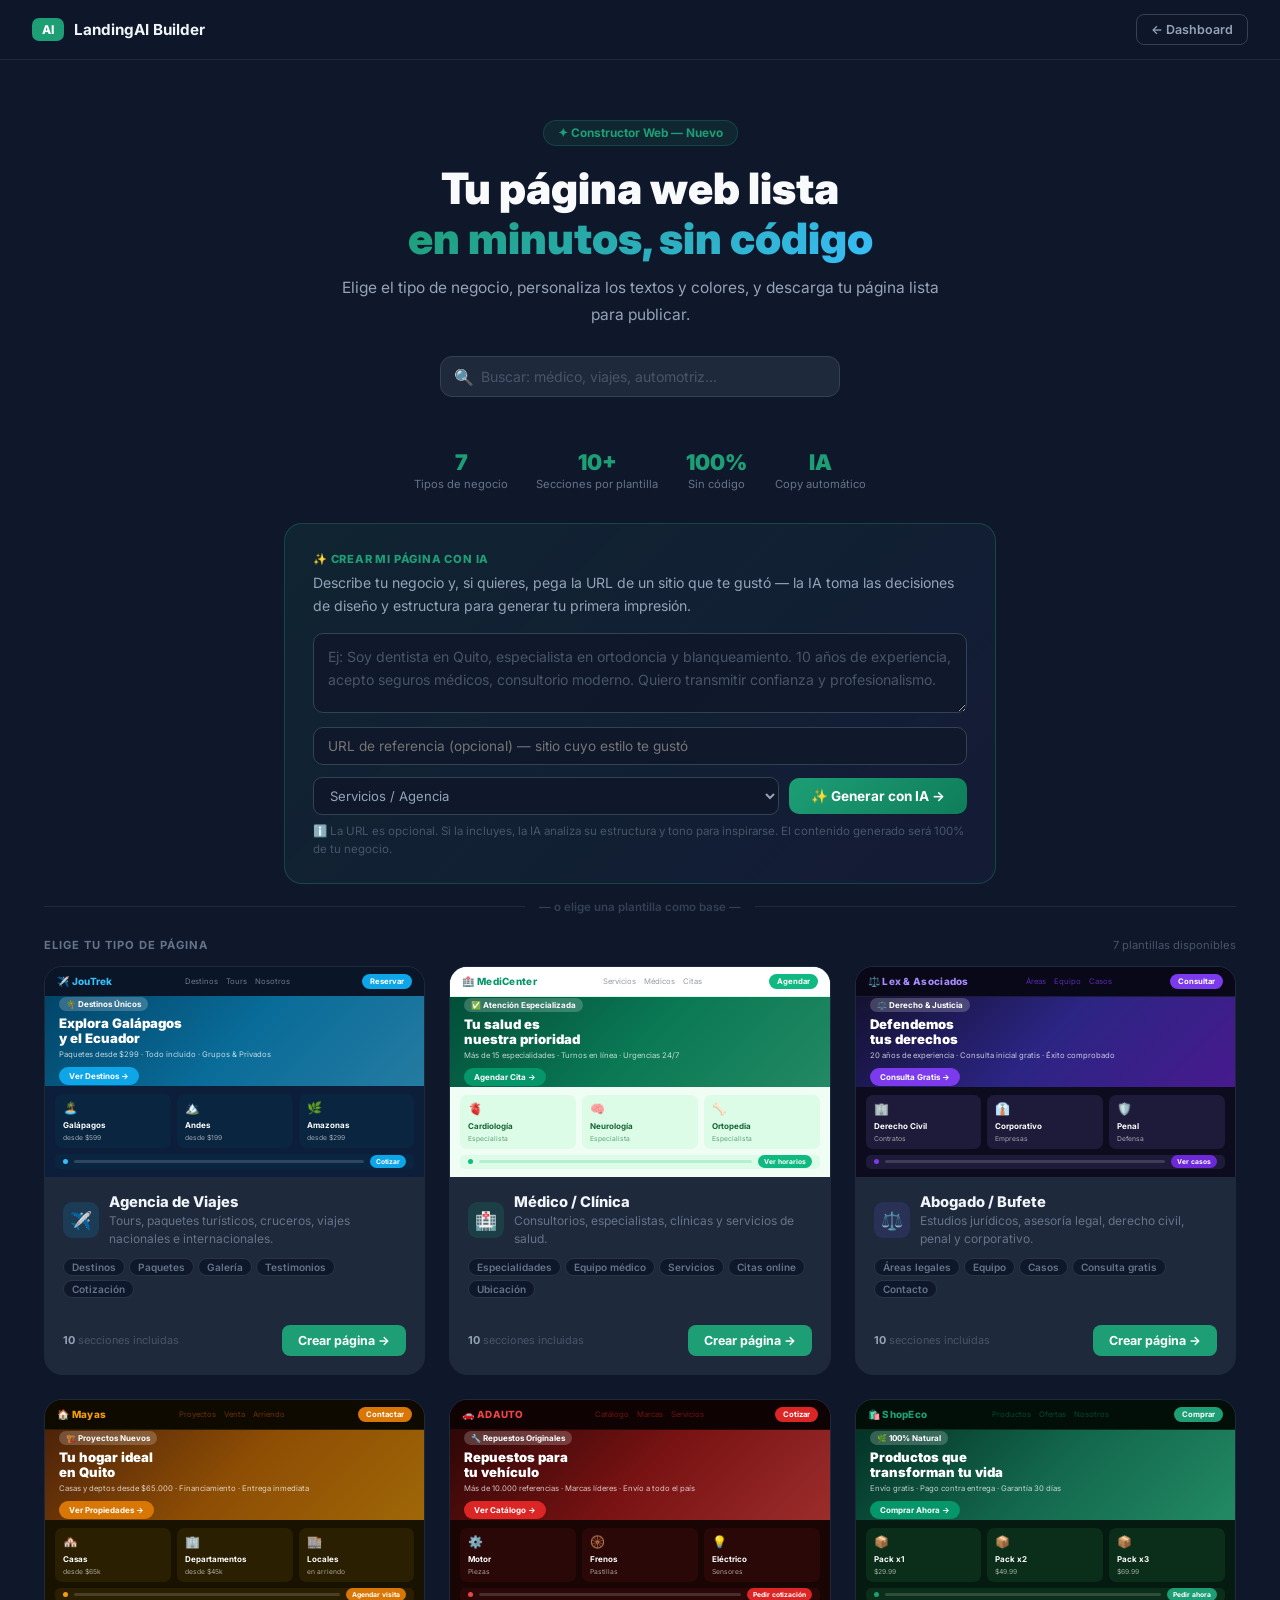
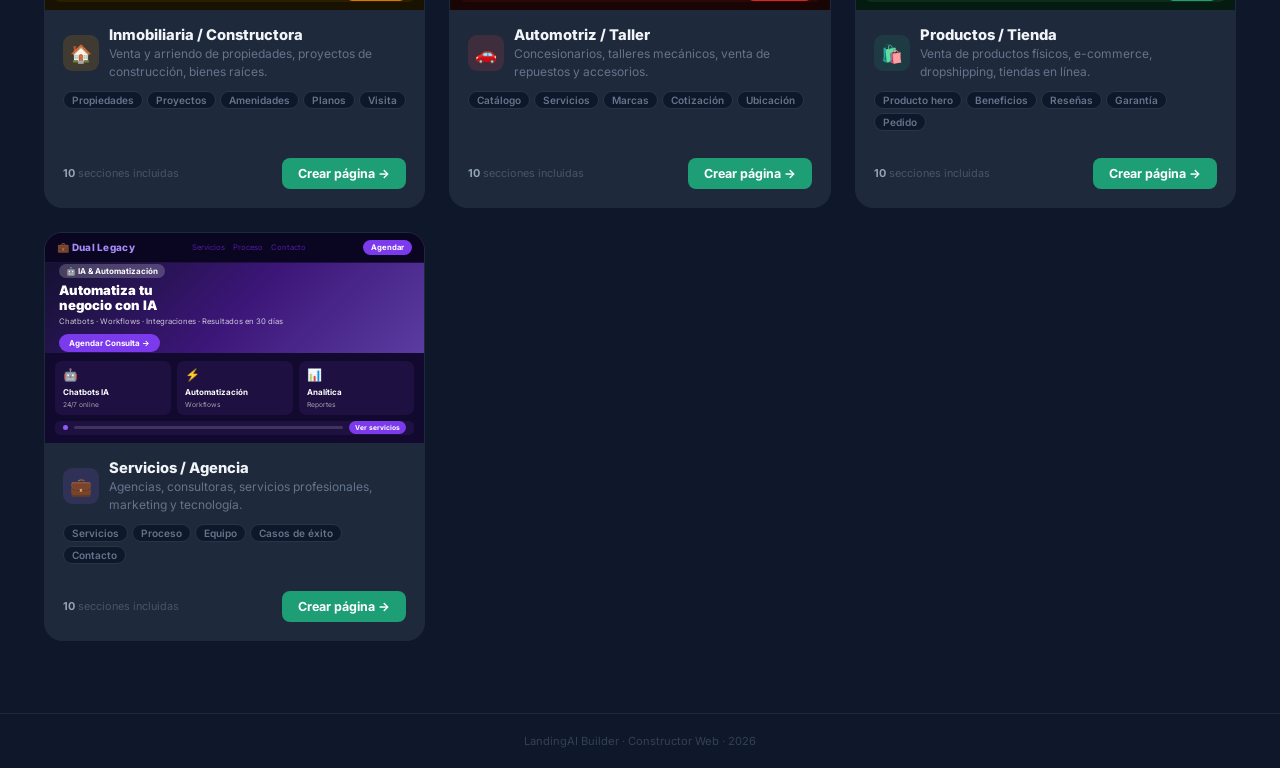
==== commit 1cf7b70b: "Feat: agente IA unificado — descripción + URL ref → primera impresión web - web-constructor/index.ht" ====
--- a/web-constructor/index.html
+++ b/web-constructor/index.html
@@ -178,12 +178,15 @@
   <div class="stat"><div class="stat-n">IA</div><div class="stat-l">Copy automático</div></div>
 </div>
 
-<!-- CREAR CON IA -->
+<!-- AGENTE IA UNIFICADO -->
 <div class="ai-create">
   <div class="ai-create-box">
-    <div class="ai-create-ttl">✨ Crear con IA sin usar plantilla</div>
-    <div class="ai-create-sub">Describe tu negocio, colores e idea y la IA construye toda la página por ti. No necesitas elegir una plantilla.</div>
-    <textarea id="aiCreateDesc" placeholder="Ej: Soy dentista en Quito, especialista en ortodoncia y blanqueamiento dental. Tengo 10 años de experiencia, acepto seguros médicos y mi consultorio es moderno y acogedor. Colores: azul y blanco."></textarea>
+    <div class="ai-create-ttl">✨ Crear mi página con IA</div>
+    <div class="ai-create-sub">Describe tu negocio y, si quieres, pega la URL de un sitio que te gustó — la IA toma las decisiones de diseño y estructura para generar tu primera impresión.</div>
+    <textarea id="aiCreateDesc" placeholder="Ej: Soy dentista en Quito, especialista en ortodoncia y blanqueamiento. 10 años de experiencia, acepto seguros médicos, consultorio moderno. Quiero transmitir confianza y profesionalismo."></textarea>
+    <div class="fl" style="margin-top:10px">
+      <input type="url" id="urlRefInput" placeholder="URL de referencia (opcional) — sitio cuyo estilo te gustó" style="width:100%;background:rgba(15,23,42,.8);border:1px solid #334155;color:#f1f5f9;border-radius:10px;padding:10px 14px;font-size:.85rem;font-family:inherit;outline:none">
+    </div>
     <div class="ai-create-row">
       <select id="aiCreateType">
         <option value="servicio">Servicios / Agencia</option>
@@ -194,37 +197,9 @@
         <option value="automotriz">Automotriz / Taller</option>
         <option value="producto">Productos / Tienda</option>
       </select>
-      <button class="btn-ai-create" onclick="crearConIA()">✨ Crear mi página con IA →</button>
-    </div>
-  </div>
-</div>
-
-<!-- SEPARADOR ENTRE PANELES IA -->
-<div class="panel-divider">
-  <div class="panel-divider-line"></div>
-  <div class="panel-divider-txt">— o clona desde una URL —</div>
-  <div class="panel-divider-line"></div>
-</div>
-
-<!-- CLONAR DESDE URL -->
-<div class="ai-create">
-  <div class="url-clone-box">
-    <div class="url-clone-ttl">🔗 Analizar y clonar un sitio web</div>
-    <div class="url-clone-sub">Pega la URL de cualquier sitio web y la IA analiza su contenido para crear tu página con esa misma información y estilo.</div>
-    <input type="url" id="urlCloneInput" placeholder="https://www.ejemplo.com">
-    <div class="url-clone-row">
-      <select id="urlCloneType">
-        <option value="servicio">Servicios / Agencia</option>
-        <option value="medico">Médico / Clínica</option>
-        <option value="viajes">Agencia de Viajes</option>
-        <option value="abogado">Abogado / Bufete</option>
-        <option value="inmobiliaria">Inmobiliaria</option>
-        <option value="automotriz">Automotriz / Taller</option>
-        <option value="producto">Productos / Tienda</option>
-      </select>
-      <button class="btn-url-clone" onclick="analizarURL()">🔗 Analizar y clonar →</button>
-    </div>
-    <div class="url-note">ℹ️ Si el sitio bloquea el scraping, la IA genera contenido genérico del mismo tipo. Funciona mejor con sitios públicos y simples.</div>
+      <button class="btn-ai-create" onclick="crearConAgente()">✨ Generar con IA →</button>
+    </div>
+    <div class="url-note" style="margin-top:8px">ℹ️ La URL es opcional. Si la incluyes, la IA analiza su estructura y tono para inspirarse. El contenido generado será 100% de tu negocio.</div>
   </div>
 </div>
 
@@ -680,27 +655,37 @@
 <div class="ftr">LandingAI Builder · Constructor Web · 2026</div>
 
 <script>
-function crearConIA(){
+function crearConAgente(){
   const desc = document.getElementById('aiCreateDesc').value.trim();
   const tipo = document.getElementById('aiCreateType').value;
-  if(desc) localStorage.setItem('wc-pending-desc', desc);
+  const url  = document.getElementById('urlRefInput').value.trim();
+
+  if(!desc){
+    document.getElementById('aiCreateDesc').focus();
+    return;
+  }
+
+  // Validar URL si se proporcionó
+  if(url){
+    try{ new URL(url); }catch(e){
+      alert('La URL de referencia no es válida. Incluye https:// o déjala vacía.');
+      return;
+    }
+  }
+
+  localStorage.setItem('wc-pending-agent-desc', desc);
+  localStorage.setItem('wc-pending-agent-tipo', tipo);
+  if(url) localStorage.setItem('wc-pending-agent-url', url);
+  else localStorage.removeItem('wc-pending-agent-url');
+
   window.location.href = 'constructor.html?t=' + tipo;
 }
 
-function analizarURL(){
-  const url  = document.getElementById('urlCloneInput').value.trim();
-  const tipo = document.getElementById('urlCloneType').value;
-  if(!url){
-    document.getElementById('urlCloneInput').focus();
-    return;
-  }
-  // basic URL validation
-  try{ new URL(url); }catch(e){
-    alert('Por favor ingresa una URL válida (incluyendo https://)');
-    return;
-  }
-  localStorage.setItem('wc-pending-url', url);
-  localStorage.setItem('wc-pending-url-tipo', tipo);
+// Compatibilidad con flujo antiguo (links directos a plantillas con URL)
+function crearConIA(){
+  const desc = document.getElementById('aiCreateDesc')?.value.trim() || '';
+  const tipo = document.getElementById('aiCreateType')?.value || 'servicio';
+  if(desc) localStorage.setItem('wc-pending-desc', desc);
   window.location.href = 'constructor.html?t=' + tipo;
 }
 
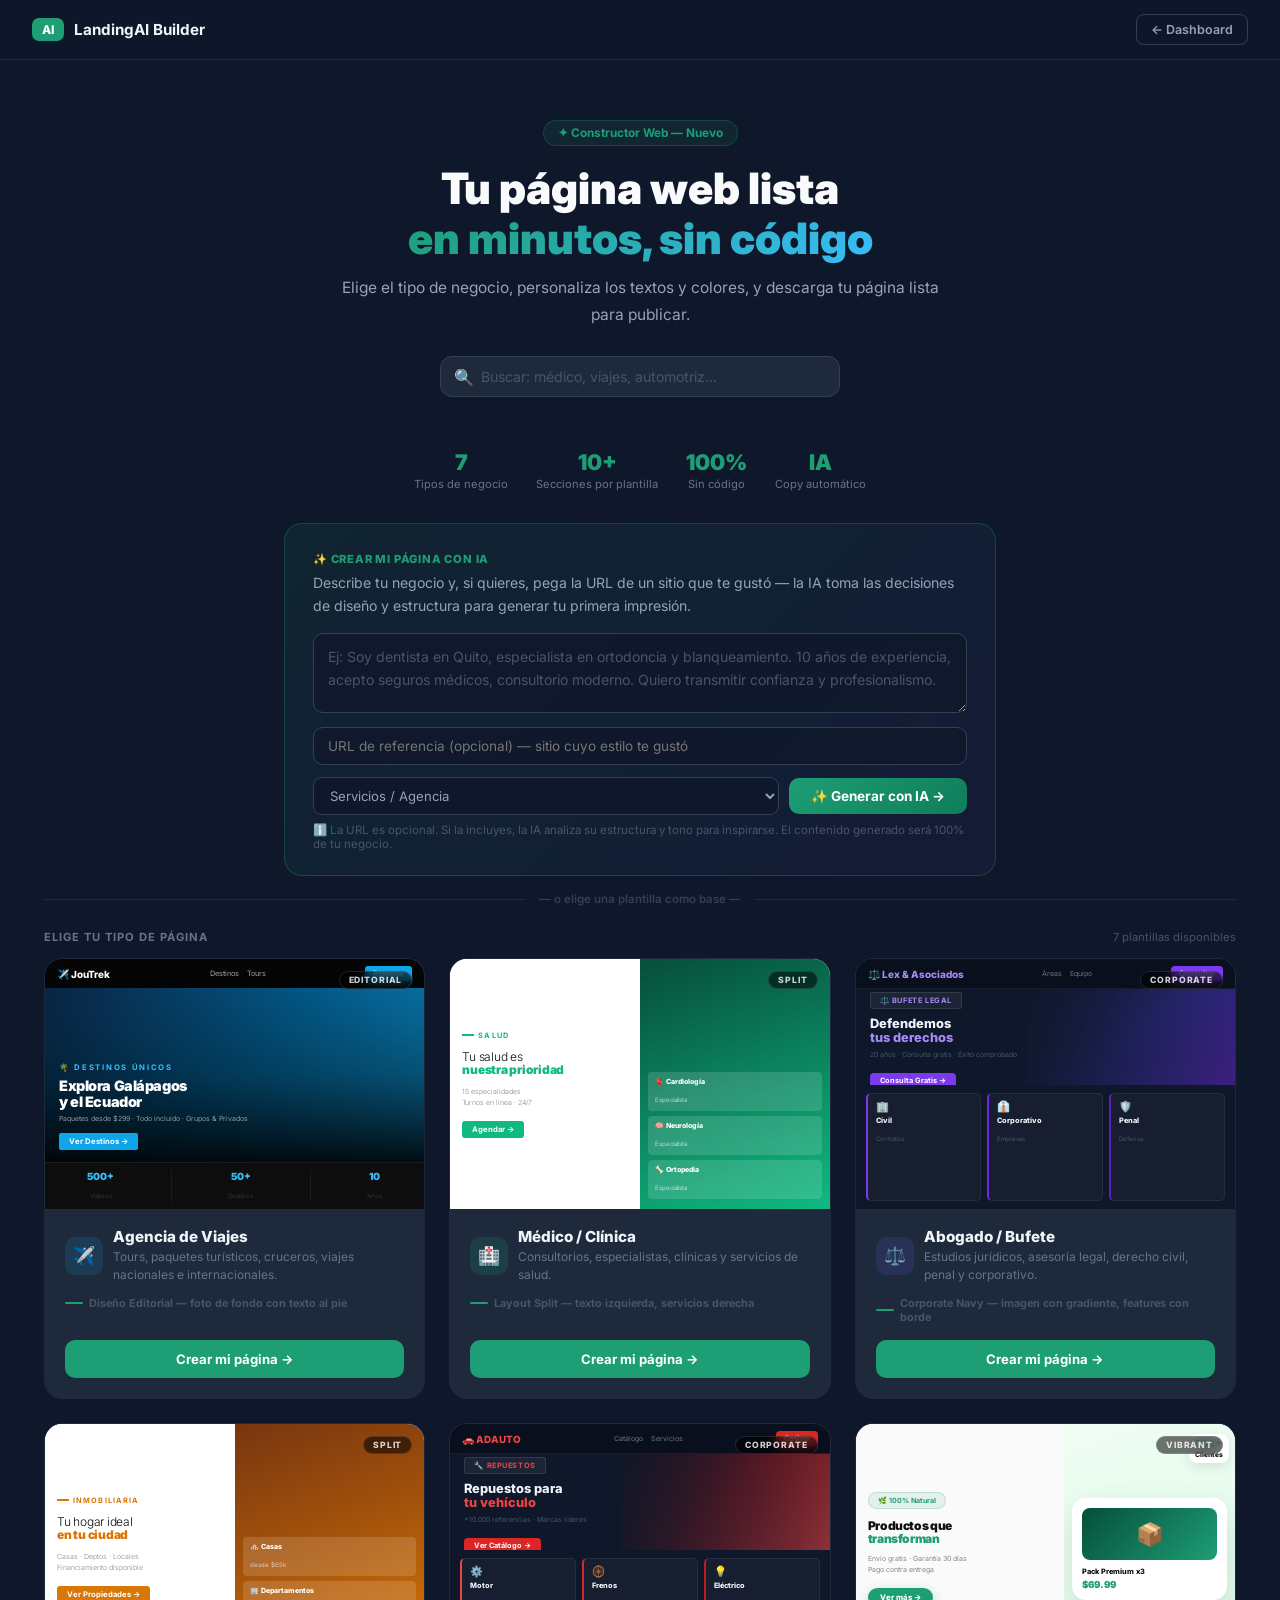
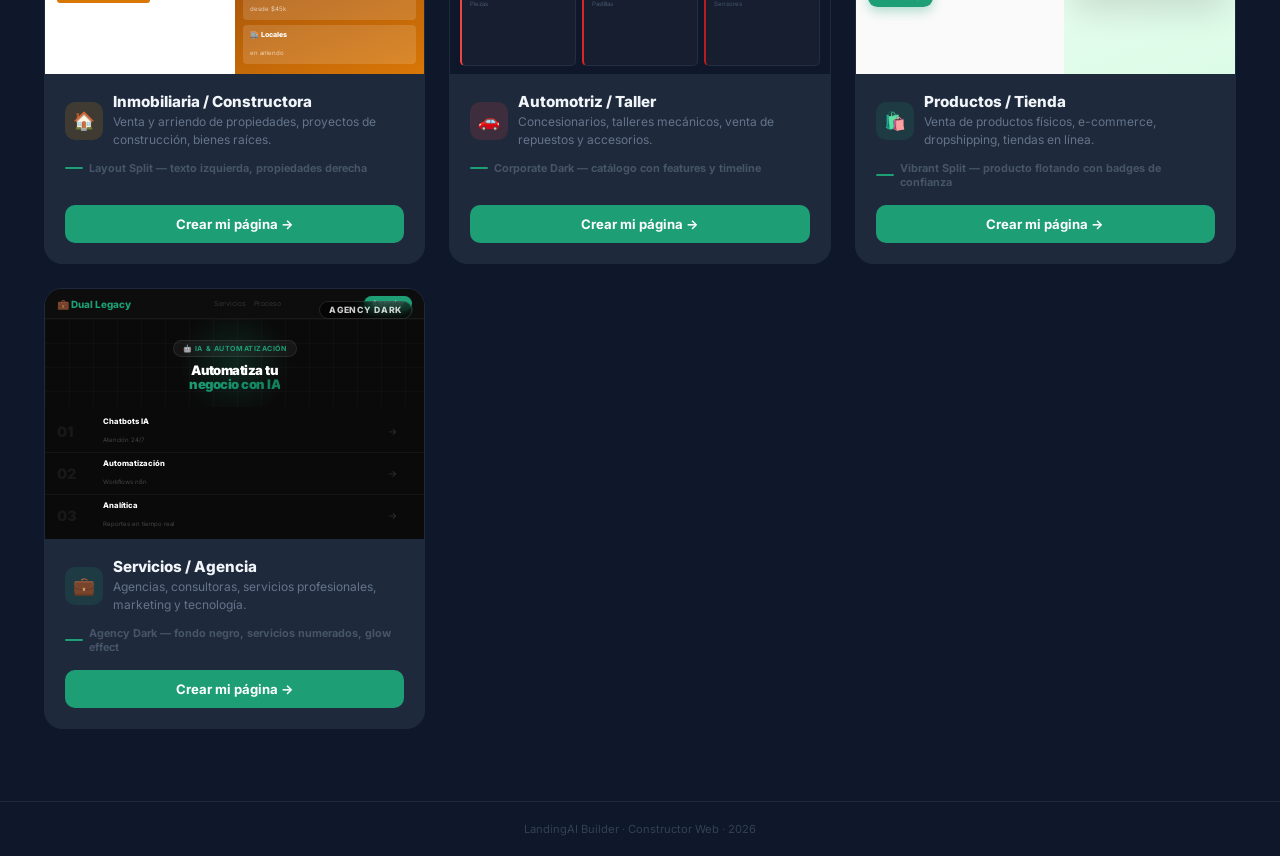
==== commit fbeb38d4: "Merge branch 'dev'" ====
--- a/web-constructor/index.html
+++ b/web-constructor/index.html
@@ -49,58 +49,31 @@
 
 /* ── Card ── */
 .card{background:var(--bg2);border:1.5px solid #1e293b;border-radius:18px;overflow:hidden;transition:.22s;cursor:pointer;display:flex;flex-direction:column;position:relative}
-.card:hover{border-color:var(--green);transform:translateY(-4px);box-shadow:0 16px 48px rgba(0,0,0,.4),0 0 0 1px rgba(29,158,117,.2)}
-
-/* ── MINI WEBSITE PREVIEW ── */
-.preview{height:210px;overflow:hidden;position:relative;flex-shrink:0}
+.card:hover{border-color:var(--green);transform:translateY(-5px);box-shadow:0 20px 56px rgba(0,0,0,.45),0 0 0 1px rgba(29,158,117,.2)}
+
+/* ── PREVIEW ── */
+.preview{height:250px;overflow:hidden;position:relative;flex-shrink:0}
 .mini{width:100%;height:100%;display:flex;flex-direction:column;font-family:'Inter',sans-serif}
 
-/* Mini Nav */
-.m-nav{display:flex;align-items:center;justify-content:space-between;padding:7px 12px;flex-shrink:0}
-.m-logo{font-size:.62rem;font-weight:800;letter-spacing:.3px}
-.m-links{display:flex;gap:8px}
-.m-links span{font-size:.48rem;opacity:.7}
-.m-cta{font-size:.48rem;font-weight:700;padding:3px 8px;border-radius:20px;color:#fff}
-
-/* Mini Hero */
-.m-hero{flex:0 0 90px;display:flex;flex-direction:column;justify-content:center;padding:10px 14px;position:relative;overflow:hidden}
-.m-hero::after{content:'';position:absolute;inset:0;background:rgba(0,0,0,.35)}
-.m-htag{font-size:.5rem;font-weight:700;padding:2px 7px;border-radius:20px;background:rgba(255,255,255,.2);color:#fff;width:fit-content;margin-bottom:5px;position:relative;z-index:1}
-.m-htitle{font-size:.82rem;font-weight:900;color:#fff;line-height:1.2;position:relative;z-index:1;margin-bottom:3px}
-.m-hsub{font-size:.48rem;color:rgba(255,255,255,.75);position:relative;z-index:1;margin-bottom:8px}
-.m-hbtn{font-size:.5rem;font-weight:700;padding:4px 10px;border-radius:20px;color:#fff;width:fit-content;position:relative;z-index:1}
-
-/* Mini Sections */
-.m-body{flex:1;padding:8px 10px;display:flex;flex-direction:column;gap:6px;overflow:hidden}
-.m-row{display:flex;gap:6px;flex:1}
-.m-chip{flex:1;border-radius:7px;display:flex;flex-direction:column;padding:6px 8px;gap:3px;overflow:hidden}
-.m-chip-icon{font-size:.75rem;margin-bottom:2px}
-.m-chip-t{font-size:.5rem;font-weight:700;color:#fff}
-.m-chip-s{font-size:.42rem;opacity:.6;color:#fff}
-.m-strip{border-radius:5px;height:16px;display:flex;align-items:center;padding:0 8px;gap:6px}
-.m-strip-dot{width:5px;height:5px;border-radius:50%;background:rgba(255,255,255,.5);flex-shrink:0}
-.m-strip-line{flex:1;height:3px;border-radius:2px;background:rgba(255,255,255,.15)}
-.m-strip-btn{font-size:.42rem;font-weight:700;padding:2px 6px;border-radius:10px;color:#fff;flex-shrink:0}
+/* Preview badge (corner label) */
+.preview-badge{position:absolute;top:12px;right:12px;background:rgba(0,0,0,.55);backdrop-filter:blur(6px);border:1px solid rgba(255,255,255,.12);color:rgba(255,255,255,.8);font-size:.54rem;font-weight:800;padding:3px 9px;border-radius:20px;letter-spacing:.1em;text-transform:uppercase;z-index:3;pointer-events:none}
 
 /* Overlay al hover */
-.preview-overlay{position:absolute;inset:0;background:rgba(0,0,0,.0);display:flex;align-items:center;justify-content:center;transition:.22s;opacity:0}
-.card:hover .preview-overlay{background:rgba(0,0,0,.45);opacity:1}
-.preview-overlay span{background:#fff;color:#0f172a;font-size:.78rem;font-weight:800;padding:8px 18px;border-radius:20px;transform:translateY(8px);transition:.22s}
+.preview-overlay{position:absolute;inset:0;background:rgba(0,0,0,.0);display:flex;align-items:center;justify-content:center;transition:.22s;opacity:0;z-index:4}
+.card:hover .preview-overlay{background:rgba(0,0,0,.5);opacity:1}
+.preview-overlay span{background:#fff;color:#0f172a;font-size:.78rem;font-weight:800;padding:9px 22px;border-radius:24px;transform:translateY(8px);transition:.22s;box-shadow:0 8px 24px rgba(0,0,0,.3)}
 .card:hover .preview-overlay span{transform:translateY(0)}
 
 /* ── Card Body ── */
-.card-body{padding:16px 18px 18px;display:flex;flex-direction:column;flex:1}
-.card-top{display:flex;align-items:center;gap:10px;margin-bottom:10px}
-.card-icon{width:36px;height:36px;border-radius:9px;display:flex;align-items:center;justify-content:center;font-size:1.1rem;flex-shrink:0}
-.card-name{font-size:.92rem;font-weight:800;color:#f1f5f9}
-.card-desc{font-size:.75rem;color:#64748b;line-height:1.5;margin-top:1px}
-.card-tags{display:flex;flex-wrap:wrap;gap:4px;margin-bottom:14px}
-.tag{background:#0f172a;border:1px solid #283548;color:#64748b;border-radius:20px;padding:2px 8px;font-size:.63rem;font-weight:600}
-.card-footer{display:flex;align-items:center;justify-content:space-between;margin-top:auto;padding-top:12px;border-top:1px solid #1e293b}
-.card-meta{font-size:.68rem;color:#475569}
-.card-meta b{color:#94a3b8}
-.btn-card{background:var(--green);color:#fff;border:none;border-radius:8px;padding:8px 16px;font-size:.78rem;font-weight:700;cursor:pointer;transition:.15s;text-decoration:none;display:inline-block}
-.btn-card:hover{background:var(--green2)}
+.card-body{padding:18px 20px 20px;display:flex;flex-direction:column;flex:1}
+.card-top{display:flex;align-items:center;gap:10px;margin-bottom:12px}
+.card-icon{width:38px;height:38px;border-radius:10px;display:flex;align-items:center;justify-content:center;font-size:1.1rem;flex-shrink:0}
+.card-name{font-size:.95rem;font-weight:800;color:#f1f5f9}
+.card-desc{font-size:.75rem;color:#64748b;line-height:1.5;margin-top:2px}
+.card-style{display:flex;align-items:center;gap:6px;font-size:.68rem;font-weight:700;color:#475569;margin-bottom:16px}
+.card-style::before{content:'';display:inline-block;width:18px;height:1.5px;background:var(--green);border-radius:2px;flex-shrink:0}
+.btn-card{background:var(--green);color:#fff;border:none;border-radius:10px;padding:11px 16px;font-size:.82rem;font-weight:700;cursor:pointer;transition:.15s;text-decoration:none;display:block;text-align:center;margin-top:auto}
+.btn-card:hover{background:var(--green2);transform:translateY(-1px)}
 
 /* ── AI Create Section ── */
 .ai-create{max-width:760px;margin:0 auto 16px;padding:0 24px}
@@ -116,21 +89,7 @@
 .btn-ai-create{background:linear-gradient(135deg,#1D9E75,#0f7d5a);color:#fff;border:none;border-radius:10px;padding:10px 22px;font-size:.85rem;font-weight:700;cursor:pointer;font-family:inherit;white-space:nowrap;transition:.15s;display:flex;align-items:center;gap:7px}
 .btn-ai-create:hover{background:linear-gradient(135deg,#0f7d5a,#065f46);transform:translateY(-1px)}
 
-/* ── URL Clone Section ── */
-.url-clone-box{background:linear-gradient(135deg,rgba(56,189,248,.08),rgba(99,102,241,.06));border:1px solid rgba(56,189,248,.25);border-radius:18px;padding:28px 28px 24px}
-.url-clone-ttl{font-size:.7rem;font-weight:800;color:#38bdf8;text-transform:uppercase;letter-spacing:.8px;margin-bottom:6px;display:flex;align-items:center;gap:7px}
-.url-clone-sub{font-size:.88rem;color:#94a3b8;margin-bottom:16px;line-height:1.6}
-.url-clone-box input[type=url]{width:100%;background:rgba(15,23,42,.8);border:1px solid #334155;color:#f1f5f9;border-radius:10px;padding:12px 14px;font-size:.88rem;font-family:inherit;outline:none}
-.url-clone-box input[type=url]:focus{border-color:#38bdf8}
-.url-clone-box input[type=url]::placeholder{color:#475569}
-.url-clone-row{display:flex;gap:10px;margin-top:12px;align-items:center;flex-wrap:wrap}
-.url-clone-row select{background:#0f172a;border:1px solid #334155;color:#94a3b8;border-radius:9px;padding:9px 12px;font-size:.82rem;font-family:inherit;outline:none;flex:1;min-width:160px}
-.url-clone-row select:focus{border-color:#38bdf8}
-.btn-url-clone{background:linear-gradient(135deg,#0369a1,#0284c7);color:#fff;border:none;border-radius:10px;padding:10px 22px;font-size:.85rem;font-weight:700;cursor:pointer;font-family:inherit;white-space:nowrap;transition:.15s;display:flex;align-items:center;gap:7px}
-.btn-url-clone:hover{background:linear-gradient(135deg,#0284c7,#0ea5e9);transform:translateY(-1px)}
-.url-note{font-size:.72rem;color:#475569;margin-top:10px;line-height:1.55;display:flex;align-items:flex-start;gap:5px}
-
-/* ── Panel Divider (between AI and URL panels) ── */
+/* ── Panel Divider ── */
 .panel-divider{max-width:760px;margin:14px auto;padding:0 24px;display:flex;align-items:center;gap:14px}
 .panel-divider-line{flex:1;height:1px;background:#1e293b}
 .panel-divider-txt{font-size:.68rem;color:#334155;font-weight:600;white-space:nowrap}
@@ -199,7 +158,7 @@
       </select>
       <button class="btn-ai-create" onclick="crearConAgente()">✨ Generar con IA →</button>
     </div>
-    <div class="url-note" style="margin-top:8px">ℹ️ La URL es opcional. Si la incluyes, la IA analiza su estructura y tono para inspirarse. El contenido generado será 100% de tu negocio.</div>
+    <div style="font-size:.72rem;color:#475569;margin-top:8px;display:flex;align-items:flex-start;gap:5px">ℹ️ La URL es opcional. Si la incluyes, la IA analiza su estructura y tono para inspirarse. El contenido generado será 100% de tu negocio.</div>
   </div>
 </div>
 
@@ -216,46 +175,31 @@
 
 <div class="grid" id="grid">
 
-  <!-- ══ AGENCIA DE VIAJES ══ -->
+  <!-- ══ AGENCIA DE VIAJES — Magazine Editorial ══ -->
   <div class="card" data-n="agencia viajes turismo tours paquetes galapagos cruceros">
     <div class="preview">
-      <div class="mini" style="background:#0c1e3a">
-        <div class="m-nav" style="background:#0a1628">
-          <span class="m-logo" style="color:#38bdf8">✈️ JouTrek</span>
-          <div class="m-links">
-            <span style="color:#94a3b8">Destinos</span><span style="color:#94a3b8">Tours</span><span style="color:#94a3b8">Nosotros</span>
-          </div>
-          <span class="m-cta" style="background:#0ea5e9">Reservar</span>
-        </div>
-        <div class="m-hero" style="background:linear-gradient(135deg,#0369a1,#0ea5e9,#38bdf8)">
-          <span class="m-htag">🌴 Destinos Únicos</span>
-          <div class="m-htitle">Explora Galápagos<br>y el Ecuador</div>
-          <div class="m-hsub">Paquetes desde $299 · Todo incluido · Grupos & Privados</div>
-          <span class="m-hbtn" style="background:#0ea5e9">Ver Destinos →</span>
-        </div>
-        <div class="m-body">
-          <div class="m-row">
-            <div class="m-chip" style="background:#0a2540">
-              <span class="m-chip-icon">🏝️</span>
-              <span class="m-chip-t">Galápagos</span>
-              <span class="m-chip-s">desde $599</span>
-            </div>
-            <div class="m-chip" style="background:#0a2540">
-              <span class="m-chip-icon">🏔️</span>
-              <span class="m-chip-t">Andes</span>
-              <span class="m-chip-s">desde $199</span>
-            </div>
-            <div class="m-chip" style="background:#0a2540">
-              <span class="m-chip-icon">🌿</span>
-              <span class="m-chip-t">Amazonas</span>
-              <span class="m-chip-s">desde $299</span>
-            </div>
-          </div>
-          <div class="m-strip" style="background:#0a2540">
-            <div class="m-strip-dot" style="background:#38bdf8"></div>
-            <div class="m-strip-line"></div>
-            <span class="m-strip-btn" style="background:#0ea5e9">Cotizar</span>
-          </div>
+      <div class="preview-badge">Editorial</div>
+      <div class="mini" style="background:#0d0d0d">
+        <!-- Nav transparent editorial -->
+        <div style="display:flex;align-items:center;justify-content:space-between;padding:7px 12px;background:rgba(0,0,0,.6);backdrop-filter:blur(8px);flex-shrink:0;position:relative;z-index:2">
+          <span style="font-size:.62rem;font-weight:800;color:#fff">✈️ JouTrek</span>
+          <div style="display:flex;gap:8px"><span style="font-size:.46rem;color:rgba(255,255,255,.6)">Destinos</span><span style="font-size:.46rem;color:rgba(255,255,255,.6)">Tours</span></div>
+          <span style="font-size:.46rem;font-weight:700;padding:3px 8px;border-radius:3px;background:#0ea5e9;color:#fff">Reservar</span>
+        </div>
+        <!-- Full photo hero with bottom text -->
+        <div style="flex:1;background:linear-gradient(to top,rgba(0,0,0,.92) 0%,rgba(0,0,0,.45) 50%,rgba(0,0,0,.15) 100%),linear-gradient(135deg,#0c2a50 0%,#0369a1 50%,#0ea5e9 100%);display:flex;flex-direction:column;justify-content:flex-end;padding:12px 14px">
+          <span style="font-size:.48rem;font-weight:700;color:#38bdf8;letter-spacing:.22em;text-transform:uppercase;margin-bottom:6px;display:block">🌴 DESTINOS ÚNICOS</span>
+          <div style="font-size:.9rem;font-weight:900;color:#fff;line-height:1.1;margin-bottom:4px;letter-spacing:-.03em">Explora Galápagos<br>y el Ecuador</div>
+          <div style="font-size:.44rem;color:rgba(255,255,255,.55);margin-bottom:10px">Paquetes desde $299 · Todo incluido · Grupos & Privados</div>
+          <span style="font-size:.48rem;font-weight:700;padding:4px 10px;border-radius:2px;background:#0ea5e9;color:#fff;width:fit-content">Ver Destinos →</span>
+        </div>
+        <!-- Stats bar dark -->
+        <div style="display:flex;justify-content:space-around;padding:7px 14px;background:#0d0d0d;border-top:1px solid rgba(255,255,255,.06);flex-shrink:0">
+          <div style="text-align:center"><span style="font-size:.62rem;font-weight:900;color:#38bdf8;display:block">500+</span><span style="font-size:.38rem;color:#333">Viajeros</span></div>
+          <div style="width:1px;background:rgba(255,255,255,.06)"></div>
+          <div style="text-align:center"><span style="font-size:.62rem;font-weight:900;color:#38bdf8;display:block">50+</span><span style="font-size:.38rem;color:#333">Destinos</span></div>
+          <div style="width:1px;background:rgba(255,255,255,.06)"></div>
+          <div style="text-align:center"><span style="font-size:.62rem;font-weight:900;color:#38bdf8;display:block">10</span><span style="font-size:.38rem;color:#333">Años</span></div>
         </div>
       </div>
       <div class="preview-overlay"><span>👁 Ver plantilla</span></div>
@@ -268,55 +212,29 @@
           <div class="card-desc">Tours, paquetes turísticos, cruceros, viajes nacionales e internacionales.</div>
         </div>
       </div>
-      <div class="card-tags">
-        <span class="tag">Destinos</span><span class="tag">Paquetes</span><span class="tag">Galería</span><span class="tag">Testimonios</span><span class="tag">Cotización</span>
-      </div>
-      <div class="card-footer">
-        <div class="card-meta"><b>10</b> secciones incluidas</div>
-        <a class="btn-card" href="constructor.html?t=viajes">Crear página →</a>
-      </div>
-    </div>
-  </div>
-
-  <!-- ══ MÉDICO / CLÍNICA ══ -->
+      <div class="card-style">Diseño Editorial — foto de fondo con texto al pie</div>
+      <a class="btn-card" href="constructor.html?v=4&t=viajes">Crear mi página →</a>
+    </div>
+  </div>
+
+  <!-- ══ MÉDICO — Split Architecture ══ -->
   <div class="card" data-n="medico clinica doctor salud consultorio especialista hospital">
     <div class="preview">
-      <div class="mini" style="background:#f0fdf4">
-        <div class="m-nav" style="background:#fff;border-bottom:1px solid #d1fae5">
-          <span class="m-logo" style="color:#059669">🏥 MediCenter</span>
-          <div class="m-links">
-            <span style="color:#6b7280">Servicios</span><span style="color:#6b7280">Médicos</span><span style="color:#6b7280">Citas</span>
-          </div>
-          <span class="m-cta" style="background:#10b981">Agendar</span>
-        </div>
-        <div class="m-hero" style="background:linear-gradient(135deg,#047857,#10b981,#34d399)">
-          <span class="m-htag">✅ Atención Especializada</span>
-          <div class="m-htitle">Tu salud es<br>nuestra prioridad</div>
-          <div class="m-hsub">Más de 15 especialidades · Turnos en línea · Urgencias 24/7</div>
-          <span class="m-hbtn" style="background:#059669">Agendar Cita →</span>
-        </div>
-        <div class="m-body" style="background:#f0fdf4">
-          <div class="m-row">
-            <div class="m-chip" style="background:#dcfce7">
-              <span class="m-chip-icon">🫀</span>
-              <span class="m-chip-t" style="color:#166534">Cardiología</span>
-              <span class="m-chip-s" style="color:#166534">Especialista</span>
-            </div>
-            <div class="m-chip" style="background:#dcfce7">
-              <span class="m-chip-icon">🧠</span>
-              <span class="m-chip-t" style="color:#166534">Neurología</span>
-              <span class="m-chip-s" style="color:#166534">Especialista</span>
-            </div>
-            <div class="m-chip" style="background:#dcfce7">
-              <span class="m-chip-icon">🦴</span>
-              <span class="m-chip-t" style="color:#166534">Ortopedia</span>
-              <span class="m-chip-s" style="color:#166534">Especialista</span>
-            </div>
-          </div>
-          <div class="m-strip" style="background:#dcfce7">
-            <div class="m-strip-dot" style="background:#10b981"></div>
-            <div class="m-strip-line" style="background:rgba(16,185,129,.2)"></div>
-            <span class="m-strip-btn" style="background:#10b981">Ver horarios</span>
+      <div class="preview-badge">Split</div>
+      <div class="mini" style="background:#fff;display:grid;grid-template-columns:1fr 1fr;height:100%">
+        <!-- Left: white side -->
+        <div style="display:flex;flex-direction:column;justify-content:center;padding:14px 12px;background:#fff">
+          <span style="font-size:.46rem;font-weight:700;color:#10b981;letter-spacing:.15em;text-transform:uppercase;display:flex;align-items:center;gap:4px;margin-bottom:10px"><span style="display:inline-block;width:12px;height:1.5px;background:#10b981"></span>SALUD</span>
+          <div style="font-size:.75rem;font-weight:300;color:#0f0f0f;line-height:1.1;margin-bottom:10px;letter-spacing:-.02em">Tu salud es<br><strong style="font-weight:900;color:#10b981">nuestra prioridad</strong></div>
+          <div style="font-size:.44rem;color:#888;margin-bottom:12px;line-height:1.6;font-weight:300">15 especialidades<br>Turnos en línea · 24/7</div>
+          <span style="font-size:.48rem;font-weight:700;padding:4px 10px;border-radius:3px;background:#10b981;color:#fff;width:fit-content">Agendar →</span>
+        </div>
+        <!-- Right: green image side -->
+        <div style="background:linear-gradient(160deg,#064e3b 0%,#10b981 100%);position:relative;overflow:hidden;display:flex;flex-direction:column;justify-content:flex-end;padding:10px 8px">
+          <div style="display:flex;flex-direction:column;gap:5px">
+            <div style="background:rgba(255,255,255,.14);border-radius:4px;padding:5px 7px;backdrop-filter:blur(4px)"><span style="font-size:.44rem;font-weight:800;color:#fff;display:block">🫀 Cardiología</span><span style="font-size:.38rem;color:rgba(255,255,255,.65)">Especialista</span></div>
+            <div style="background:rgba(255,255,255,.14);border-radius:4px;padding:5px 7px;backdrop-filter:blur(4px)"><span style="font-size:.44rem;font-weight:800;color:#fff;display:block">🧠 Neurología</span><span style="font-size:.38rem;color:rgba(255,255,255,.65)">Especialista</span></div>
+            <div style="background:rgba(255,255,255,.14);border-radius:4px;padding:5px 7px;backdrop-filter:blur(4px)"><span style="font-size:.44rem;font-weight:800;color:#fff;display:block">🦴 Ortopedia</span><span style="font-size:.38rem;color:rgba(255,255,255,.65)">Especialista</span></div>
           </div>
         </div>
       </div>
@@ -330,56 +248,38 @@
           <div class="card-desc">Consultorios, especialistas, clínicas y servicios de salud.</div>
         </div>
       </div>
-      <div class="card-tags">
-        <span class="tag">Especialidades</span><span class="tag">Equipo médico</span><span class="tag">Servicios</span><span class="tag">Citas online</span><span class="tag">Ubicación</span>
-      </div>
-      <div class="card-footer">
-        <div class="card-meta"><b>10</b> secciones incluidas</div>
-        <a class="btn-card" href="constructor.html?t=medico">Crear página →</a>
-      </div>
-    </div>
-  </div>
-
-  <!-- ══ ABOGADO ══ -->
+      <div class="card-style">Layout Split — texto izquierda, servicios derecha</div>
+      <a class="btn-card" href="constructor.html?v=4&t=medico">Crear mi página →</a>
+    </div>
+  </div>
+
+  <!-- ══ ABOGADO — Corporate Navy ══ -->
   <div class="card" data-n="abogado bufete juridico legal asesoria derecho firma">
     <div class="preview">
-      <div class="mini" style="background:#0d0c1e">
-        <div class="m-nav" style="background:#090818;border-bottom:1px solid #1e1b3a">
-          <span class="m-logo" style="color:#a78bfa">⚖️ Lex & Asociados</span>
-          <div class="m-links">
-            <span style="color:#7c3aed">Áreas</span><span style="color:#7c3aed">Equipo</span><span style="color:#7c3aed">Casos</span>
+      <div class="preview-badge">Corporate</div>
+      <div class="mini" style="background:#0f172a">
+        <!-- Nav -->
+        <div style="display:flex;align-items:center;justify-content:space-between;padding:7px 12px;background:#0a0f1e;border-bottom:1px solid rgba(255,255,255,.06);flex-shrink:0">
+          <span style="font-size:.62rem;font-weight:800;color:#a78bfa">⚖️ Lex & Asociados</span>
+          <div style="display:flex;gap:8px"><span style="font-size:.44rem;color:#64748b">Áreas</span><span style="font-size:.44rem;color:#64748b">Equipo</span></div>
+          <span style="font-size:.46rem;font-weight:700;padding:3px 8px;border-radius:4px;background:#7c3aed;color:#fff">Consultar</span>
+        </div>
+        <!-- Hero with image overlay -->
+        <div style="flex:0 0 96px;position:relative;overflow:hidden;display:flex;align-items:center;padding:0 14px">
+          <div style="position:absolute;inset:0;background:linear-gradient(to right,rgba(15,23,42,.97) 40%,rgba(15,23,42,.5) 75%,rgba(15,23,42,.2));z-index:1"></div>
+          <div style="position:absolute;right:0;top:0;bottom:0;width:55%;background:linear-gradient(135deg,#1e1b4b,#4338ca,#6d28d9);opacity:.6"></div>
+          <div style="position:relative;z-index:2">
+            <div style="display:inline-flex;align-items:center;gap:5px;background:rgba(255,255,255,.06);border:1px solid rgba(255,255,255,.1);color:#a78bfa;padding:3px 9px;border-radius:3px;font-size:.46rem;font-weight:700;margin-bottom:8px;letter-spacing:.08em;text-transform:uppercase">⚖️ BUFETE LEGAL</div>
+            <div style="font-size:.8rem;font-weight:800;color:#f1f5f9;line-height:1.1;margin-bottom:5px">Defendemos<br><span style="color:#a78bfa">tus derechos</span></div>
+            <div style="font-size:.44rem;color:#475569;margin-bottom:8px">20 años · Consulta gratis · Éxito comprobado</div>
+            <span style="font-size:.46rem;font-weight:700;padding:3px 10px;border-radius:4px;background:#7c3aed;color:#fff">Consulta Gratis →</span>
           </div>
-          <span class="m-cta" style="background:#7c3aed">Consultar</span>
-        </div>
-        <div class="m-hero" style="background:linear-gradient(135deg,#1e1b4b,#4338ca,#6d28d9)">
-          <span class="m-htag">⚖️ Derecho & Justicia</span>
-          <div class="m-htitle">Defendemos<br>tus derechos</div>
-          <div class="m-hsub">20 años de experiencia · Consulta inicial gratis · Éxito comprobado</div>
-          <span class="m-hbtn" style="background:#7c3aed">Consulta Gratis →</span>
-        </div>
-        <div class="m-body">
-          <div class="m-row">
-            <div class="m-chip" style="background:#1e1b3a">
-              <span class="m-chip-icon">🏢</span>
-              <span class="m-chip-t">Derecho Civil</span>
-              <span class="m-chip-s">Contratos</span>
-            </div>
-            <div class="m-chip" style="background:#1e1b3a">
-              <span class="m-chip-icon">👔</span>
-              <span class="m-chip-t">Corporativo</span>
-              <span class="m-chip-s">Empresas</span>
-            </div>
-            <div class="m-chip" style="background:#1e1b3a">
-              <span class="m-chip-icon">🛡️</span>
-              <span class="m-chip-t">Penal</span>
-              <span class="m-chip-s">Defensa</span>
-            </div>
-          </div>
-          <div class="m-strip" style="background:#1e1b3a">
-            <div class="m-strip-dot" style="background:#7c3aed"></div>
-            <div class="m-strip-line"></div>
-            <span class="m-strip-btn" style="background:#6d28d9">Ver casos</span>
-          </div>
+        </div>
+        <!-- Feature cards with left border -->
+        <div style="flex:1;display:grid;grid-template-columns:1fr 1fr 1fr;gap:6px;padding:8px 10px;overflow:hidden">
+          <div style="background:rgba(255,255,255,.03);border:1px solid rgba(255,255,255,.07);border-left:2px solid #7c3aed;border-radius:5px;padding:6px 8px"><span style="font-size:.65rem;display:block;margin-bottom:3px">🏢</span><span style="font-size:.46rem;font-weight:800;color:#f1f5f9;display:block">Civil</span><span style="font-size:.38rem;color:#475569">Contratos</span></div>
+          <div style="background:rgba(255,255,255,.03);border:1px solid rgba(255,255,255,.07);border-left:2px solid #6d28d9;border-radius:5px;padding:6px 8px"><span style="font-size:.65rem;display:block;margin-bottom:3px">👔</span><span style="font-size:.46rem;font-weight:800;color:#f1f5f9;display:block">Corporativo</span><span style="font-size:.38rem;color:#475569">Empresas</span></div>
+          <div style="background:rgba(255,255,255,.03);border:1px solid rgba(255,255,255,.07);border-left:2px solid #5b21b6;border-radius:5px;padding:6px 8px"><span style="font-size:.65rem;display:block;margin-bottom:3px">🛡️</span><span style="font-size:.46rem;font-weight:800;color:#f1f5f9;display:block">Penal</span><span style="font-size:.38rem;color:#475569">Defensa</span></div>
         </div>
       </div>
       <div class="preview-overlay"><span>👁 Ver plantilla</span></div>
@@ -392,55 +292,29 @@
           <div class="card-desc">Estudios jurídicos, asesoría legal, derecho civil, penal y corporativo.</div>
         </div>
       </div>
-      <div class="card-tags">
-        <span class="tag">Áreas legales</span><span class="tag">Equipo</span><span class="tag">Casos</span><span class="tag">Consulta gratis</span><span class="tag">Contacto</span>
-      </div>
-      <div class="card-footer">
-        <div class="card-meta"><b>10</b> secciones incluidas</div>
-        <a class="btn-card" href="constructor.html?t=abogado">Crear página →</a>
-      </div>
-    </div>
-  </div>
-
-  <!-- ══ INMOBILIARIA ══ -->
+      <div class="card-style">Corporate Navy — imagen con gradiente, features con borde</div>
+      <a class="btn-card" href="constructor.html?v=4&t=abogado">Crear mi página →</a>
+    </div>
+  </div>
+
+  <!-- ══ INMOBILIARIA — Split Architecture ══ -->
   <div class="card" data-n="inmobiliaria constructora bienes raices casas departamentos propiedades">
     <div class="preview">
-      <div class="mini" style="background:#1a1200">
-        <div class="m-nav" style="background:#0f0a00;border-bottom:1px solid #2a1f00">
-          <span class="m-logo" style="color:#f59e0b">🏠 Mayas</span>
-          <div class="m-links">
-            <span style="color:#92400e">Proyectos</span><span style="color:#92400e">Venta</span><span style="color:#92400e">Arriendo</span>
-          </div>
-          <span class="m-cta" style="background:#d97706">Contactar</span>
-        </div>
-        <div class="m-hero" style="background:linear-gradient(135deg,#78350f,#d97706,#f59e0b)">
-          <span class="m-htag">🏗️ Proyectos Nuevos</span>
-          <div class="m-htitle">Tu hogar ideal<br>en Quito</div>
-          <div class="m-hsub">Casas y deptos desde $65.000 · Financiamiento · Entrega inmediata</div>
-          <span class="m-hbtn" style="background:#d97706">Ver Propiedades →</span>
-        </div>
-        <div class="m-body">
-          <div class="m-row">
-            <div class="m-chip" style="background:#2a1f00">
-              <span class="m-chip-icon">🏘️</span>
-              <span class="m-chip-t">Casas</span>
-              <span class="m-chip-s">desde $65k</span>
-            </div>
-            <div class="m-chip" style="background:#2a1f00">
-              <span class="m-chip-icon">🏢</span>
-              <span class="m-chip-t">Departamentos</span>
-              <span class="m-chip-s">desde $45k</span>
-            </div>
-            <div class="m-chip" style="background:#2a1f00">
-              <span class="m-chip-icon">🏬</span>
-              <span class="m-chip-t">Locales</span>
-              <span class="m-chip-s">en arriendo</span>
-            </div>
-          </div>
-          <div class="m-strip" style="background:#2a1f00">
-            <div class="m-strip-dot" style="background:#f59e0b"></div>
-            <div class="m-strip-line"></div>
-            <span class="m-strip-btn" style="background:#d97706">Agendar visita</span>
+      <div class="preview-badge">Split</div>
+      <div class="mini" style="background:#fff;display:grid;grid-template-columns:1fr 1fr;height:100%">
+        <!-- Left: white side -->
+        <div style="display:flex;flex-direction:column;justify-content:center;padding:14px 12px;background:#fff">
+          <span style="font-size:.46rem;font-weight:700;color:#d97706;letter-spacing:.15em;text-transform:uppercase;display:flex;align-items:center;gap:4px;margin-bottom:10px"><span style="display:inline-block;width:12px;height:1.5px;background:#d97706"></span>INMOBILIARIA</span>
+          <div style="font-size:.75rem;font-weight:300;color:#0f0f0f;line-height:1.1;margin-bottom:10px;letter-spacing:-.02em">Tu hogar ideal<br><strong style="font-weight:900;color:#d97706">en tu ciudad</strong></div>
+          <div style="font-size:.44rem;color:#888;margin-bottom:12px;line-height:1.6;font-weight:300">Casas · Deptos · Locales<br>Financiamiento disponible</div>
+          <span style="font-size:.48rem;font-weight:700;padding:4px 10px;border-radius:3px;background:#d97706;color:#fff;width:fit-content">Ver Propiedades →</span>
+        </div>
+        <!-- Right: amber image side -->
+        <div style="background:linear-gradient(160deg,#78350f 0%,#d97706 100%);position:relative;overflow:hidden;display:flex;flex-direction:column;justify-content:flex-end;padding:10px 8px">
+          <div style="display:flex;flex-direction:column;gap:5px">
+            <div style="background:rgba(255,255,255,.14);border-radius:4px;padding:5px 7px"><span style="font-size:.44rem;font-weight:800;color:#fff;display:block">🏘️ Casas</span><span style="font-size:.38rem;color:rgba(255,255,255,.65)">desde $65k</span></div>
+            <div style="background:rgba(255,255,255,.14);border-radius:4px;padding:5px 7px"><span style="font-size:.44rem;font-weight:800;color:#fff;display:block">🏢 Departamentos</span><span style="font-size:.38rem;color:rgba(255,255,255,.65)">desde $45k</span></div>
+            <div style="background:rgba(255,255,255,.14);border-radius:4px;padding:5px 7px"><span style="font-size:.44rem;font-weight:800;color:#fff;display:block">🏬 Locales</span><span style="font-size:.38rem;color:rgba(255,255,255,.65)">en arriendo</span></div>
           </div>
         </div>
       </div>
@@ -454,56 +328,38 @@
           <div class="card-desc">Venta y arriendo de propiedades, proyectos de construcción, bienes raíces.</div>
         </div>
       </div>
-      <div class="card-tags">
-        <span class="tag">Propiedades</span><span class="tag">Proyectos</span><span class="tag">Amenidades</span><span class="tag">Planos</span><span class="tag">Visita</span>
-      </div>
-      <div class="card-footer">
-        <div class="card-meta"><b>10</b> secciones incluidas</div>
-        <a class="btn-card" href="constructor.html?t=inmobiliaria">Crear página →</a>
-      </div>
-    </div>
-  </div>
-
-  <!-- ══ AUTOMOTRIZ ══ -->
+      <div class="card-style">Layout Split — texto izquierda, propiedades derecha</div>
+      <a class="btn-card" href="constructor.html?v=4&t=inmobiliaria">Crear mi página →</a>
+    </div>
+  </div>
+
+  <!-- ══ AUTOMOTRIZ — Corporate Dark + Red ══ -->
   <div class="card" data-n="automotriz taller mecanico repuestos vehiculos autos carros camiones">
     <div class="preview">
-      <div class="mini" style="background:#1a0505">
-        <div class="m-nav" style="background:#0f0202;border-bottom:1px solid #2a0808">
-          <span class="m-logo" style="color:#ef4444">🚗 ADAUTO</span>
-          <div class="m-links">
-            <span style="color:#991b1b">Catálogo</span><span style="color:#991b1b">Marcas</span><span style="color:#991b1b">Servicios</span>
+      <div class="preview-badge">Corporate</div>
+      <div class="mini" style="background:#0f172a">
+        <!-- Nav -->
+        <div style="display:flex;align-items:center;justify-content:space-between;padding:7px 12px;background:#0a0f1e;border-bottom:1px solid rgba(255,255,255,.06);flex-shrink:0">
+          <span style="font-size:.62rem;font-weight:800;color:#ef4444">🚗 ADAUTO</span>
+          <div style="display:flex;gap:8px"><span style="font-size:.44rem;color:#64748b">Catálogo</span><span style="font-size:.44rem;color:#64748b">Servicios</span></div>
+          <span style="font-size:.46rem;font-weight:700;padding:3px 8px;border-radius:4px;background:#dc2626;color:#fff">Cotizar</span>
+        </div>
+        <!-- Hero with image overlay -->
+        <div style="flex:0 0 96px;position:relative;overflow:hidden;display:flex;align-items:center;padding:0 14px">
+          <div style="position:absolute;inset:0;background:linear-gradient(to right,rgba(15,23,42,.97) 40%,rgba(15,23,42,.5) 75%,rgba(15,23,42,.2));z-index:1"></div>
+          <div style="position:absolute;right:0;top:0;bottom:0;width:55%;background:linear-gradient(135deg,#450a0a,#b91c1c,#ef4444);opacity:.7"></div>
+          <div style="position:relative;z-index:2">
+            <div style="display:inline-flex;align-items:center;gap:5px;background:rgba(255,255,255,.06);border:1px solid rgba(255,255,255,.1);color:#ef4444;padding:3px 9px;border-radius:3px;font-size:.46rem;font-weight:700;margin-bottom:8px;letter-spacing:.08em;text-transform:uppercase">🔧 REPUESTOS</div>
+            <div style="font-size:.8rem;font-weight:800;color:#f1f5f9;line-height:1.1;margin-bottom:5px">Repuestos para<br><span style="color:#ef4444">tu vehículo</span></div>
+            <div style="font-size:.44rem;color:#475569;margin-bottom:8px">+10.000 referencias · Marcas líderes</div>
+            <span style="font-size:.46rem;font-weight:700;padding:3px 10px;border-radius:4px;background:#dc2626;color:#fff">Ver Catálogo →</span>
           </div>
-          <span class="m-cta" style="background:#dc2626">Cotizar</span>
-        </div>
-        <div class="m-hero" style="background:linear-gradient(135deg,#450a0a,#b91c1c,#ef4444)">
-          <span class="m-htag">🔧 Repuestos Originales</span>
-          <div class="m-htitle">Repuestos para<br>tu vehículo</div>
-          <div class="m-hsub">Más de 10.000 referencias · Marcas líderes · Envío a todo el país</div>
-          <span class="m-hbtn" style="background:#dc2626">Ver Catálogo →</span>
-        </div>
-        <div class="m-body">
-          <div class="m-row">
-            <div class="m-chip" style="background:#2a0808">
-              <span class="m-chip-icon">⚙️</span>
-              <span class="m-chip-t">Motor</span>
-              <span class="m-chip-s">Piezas</span>
-            </div>
-            <div class="m-chip" style="background:#2a0808">
-              <span class="m-chip-icon">🛞</span>
-              <span class="m-chip-t">Frenos</span>
-              <span class="m-chip-s">Pastillas</span>
-            </div>
-            <div class="m-chip" style="background:#2a0808">
-              <span class="m-chip-icon">💡</span>
-              <span class="m-chip-t">Eléctrico</span>
-              <span class="m-chip-s">Sensores</span>
-            </div>
-          </div>
-          <div class="m-strip" style="background:#2a0808">
-            <div class="m-strip-dot" style="background:#ef4444"></div>
-            <div class="m-strip-line"></div>
-            <span class="m-strip-btn" style="background:#dc2626">Pedir cotización</span>
-          </div>
+        </div>
+        <!-- Feature cards -->
+        <div style="flex:1;display:grid;grid-template-columns:1fr 1fr 1fr;gap:6px;padding:8px 10px;overflow:hidden">
+          <div style="background:rgba(255,255,255,.03);border:1px solid rgba(255,255,255,.07);border-left:2px solid #ef4444;border-radius:5px;padding:6px 8px"><span style="font-size:.65rem;display:block;margin-bottom:3px">⚙️</span><span style="font-size:.46rem;font-weight:800;color:#f1f5f9;display:block">Motor</span><span style="font-size:.38rem;color:#475569">Piezas</span></div>
+          <div style="background:rgba(255,255,255,.03);border:1px solid rgba(255,255,255,.07);border-left:2px solid #dc2626;border-radius:5px;padding:6px 8px"><span style="font-size:.65rem;display:block;margin-bottom:3px">🛞</span><span style="font-size:.46rem;font-weight:800;color:#f1f5f9;display:block">Frenos</span><span style="font-size:.38rem;color:#475569">Pastillas</span></div>
+          <div style="background:rgba(255,255,255,.03);border:1px solid rgba(255,255,255,.07);border-left:2px solid #b91c1c;border-radius:5px;padding:6px 8px"><span style="font-size:.65rem;display:block;margin-bottom:3px">💡</span><span style="font-size:.46rem;font-weight:800;color:#f1f5f9;display:block">Eléctrico</span><span style="font-size:.38rem;color:#475569">Sensores</span></div>
         </div>
       </div>
       <div class="preview-overlay"><span>👁 Ver plantilla</span></div>
@@ -516,56 +372,33 @@
           <div class="card-desc">Concesionarios, talleres mecánicos, venta de repuestos y accesorios.</div>
         </div>
       </div>
-      <div class="card-tags">
-        <span class="tag">Catálogo</span><span class="tag">Servicios</span><span class="tag">Marcas</span><span class="tag">Cotización</span><span class="tag">Ubicación</span>
-      </div>
-      <div class="card-footer">
-        <div class="card-meta"><b>10</b> secciones incluidas</div>
-        <a class="btn-card" href="constructor.html?t=automotriz">Crear página →</a>
-      </div>
-    </div>
-  </div>
-
-  <!-- ══ PRODUCTOS / E-COMMERCE ══ -->
+      <div class="card-style">Corporate Dark — catálogo con features y timeline</div>
+      <a class="btn-card" href="constructor.html?v=4&t=automotriz">Crear mi página →</a>
+    </div>
+  </div>
+
+  <!-- ══ PRODUCTOS — Vibrant E-commerce ══ -->
   <div class="card" data-n="producto ecommerce tienda online dropshipping venta shop">
     <div class="preview">
-      <div class="mini" style="background:#051a10">
-        <div class="m-nav" style="background:#020f08;border-bottom:1px solid #0a2e1a">
-          <span class="m-logo" style="color:#1D9E75">🛍️ ShopEco</span>
-          <div class="m-links">
-            <span style="color:#065f46">Productos</span><span style="color:#065f46">Ofertas</span><span style="color:#065f46">Nosotros</span>
+      <div class="preview-badge">Vibrant</div>
+      <div class="mini" style="background:#fafafa;display:grid;grid-template-columns:55fr 45fr;height:100%">
+        <!-- Left: light text side -->
+        <div style="display:flex;flex-direction:column;justify-content:center;padding:14px 12px;background:#fafafa">
+          <div style="display:inline-flex;align-items:center;gap:5px;background:rgba(29,158,117,.1);border:1px solid rgba(29,158,117,.2);color:#1D9E75;padding:3px 9px;border-radius:50px;font-size:.44rem;font-weight:700;width:fit-content;margin-bottom:10px">🌿 100% Natural</div>
+          <div style="font-size:.75rem;font-weight:900;color:#111;line-height:1.1;margin-bottom:8px;letter-spacing:-.03em">Productos que<br><span style="color:#1D9E75">transforman</span></div>
+          <div style="font-size:.44rem;color:#888;margin-bottom:12px;line-height:1.6">Envío gratis · Garantía 30 días<br>Pago contra entrega</div>
+          <span style="font-size:.48rem;font-weight:800;padding:5px 12px;border-radius:50px;background:#1D9E75;color:#fff;width:fit-content;box-shadow:0 4px 12px rgba(29,158,117,.35)">Ver más →</span>
+        </div>
+        <!-- Right: floating product side -->
+        <div style="background:linear-gradient(160deg,#f0fdf4,#dcfce7);position:relative;overflow:hidden;display:flex;align-items:center;justify-content:center;padding:10px 8px">
+          <!-- Floating product mockup -->
+          <div style="background:#fff;border-radius:14px;padding:10px;box-shadow:0 12px 32px rgba(0,0,0,.12);width:100%;position:relative">
+            <div style="background:linear-gradient(135deg,#064e3b,#1D9E75);border-radius:8px;height:52px;display:flex;align-items:center;justify-content:center;margin-bottom:7px;font-size:1.4rem">📦</div>
+            <div style="font-size:.46rem;font-weight:800;color:#111;margin-bottom:3px">Pack Premium x3</div>
+            <div style="font-size:.6rem;font-weight:900;color:#1D9E75">$69.99</div>
           </div>
-          <span class="m-cta" style="background:#1D9E75">Comprar</span>
-        </div>
-        <div class="m-hero" style="background:linear-gradient(135deg,#064e3b,#1D9E75,#34d399)">
-          <span class="m-htag">🌿 100% Natural</span>
-          <div class="m-htitle">Productos que<br>transforman tu vida</div>
-          <div class="m-hsub">Envío gratis · Pago contra entrega · Garantía 30 días</div>
-          <span class="m-hbtn" style="background:#059669">Comprar Ahora →</span>
-        </div>
-        <div class="m-body">
-          <div class="m-row">
-            <div class="m-chip" style="background:#0a2e1a">
-              <span class="m-chip-icon">📦</span>
-              <span class="m-chip-t">Pack x1</span>
-              <span class="m-chip-s">$29.99</span>
-            </div>
-            <div class="m-chip" style="background:#0a2e1a">
-              <span class="m-chip-icon">📦</span>
-              <span class="m-chip-t">Pack x2</span>
-              <span class="m-chip-s">$49.99</span>
-            </div>
-            <div class="m-chip" style="background:#0a2e1a">
-              <span class="m-chip-icon">📦</span>
-              <span class="m-chip-t">Pack x3</span>
-              <span class="m-chip-s">$69.99</span>
-            </div>
-          </div>
-          <div class="m-strip" style="background:#0a2e1a">
-            <div class="m-strip-dot" style="background:#1D9E75"></div>
-            <div class="m-strip-line"></div>
-            <span class="m-strip-btn" style="background:#1D9E75">Pedir ahora</span>
-          </div>
+          <!-- Floating badges -->
+          <div style="position:absolute;top:10px;right:6px;background:#fff;border-radius:8px;padding:4px 6px;box-shadow:0 4px 12px rgba(0,0,0,.1);font-size:.42rem;font-weight:800;color:#111;line-height:1.3"><span style="color:#1D9E75;font-size:.6rem;display:block;font-weight:900">500+</span>Clientes</div>
         </div>
       </div>
       <div class="preview-overlay"><span>👁 Ver plantilla</span></div>
@@ -578,75 +411,50 @@
           <div class="card-desc">Venta de productos físicos, e-commerce, dropshipping, tiendas en línea.</div>
         </div>
       </div>
-      <div class="card-tags">
-        <span class="tag">Producto hero</span><span class="tag">Beneficios</span><span class="tag">Reseñas</span><span class="tag">Garantía</span><span class="tag">Pedido</span>
-      </div>
-      <div class="card-footer">
-        <div class="card-meta"><b>10</b> secciones incluidas</div>
-        <a class="btn-card" href="constructor.html?t=producto">Crear página →</a>
-      </div>
-    </div>
-  </div>
-
-  <!-- ══ SERVICIOS / AGENCIA ══ -->
+      <div class="card-style">Vibrant Split — producto flotando con badges de confianza</div>
+      <a class="btn-card" href="constructor.html?v=4&t=producto">Crear mi página →</a>
+    </div>
+  </div>
+
+  <!-- ══ SERVICIOS — Agency Premium Dark ══ -->
   <div class="card" data-n="servicios agencia empresa consultoria marketing digital tecnologia ia">
     <div class="preview">
-      <div class="mini" style="background:#120a2e">
-        <div class="m-nav" style="background:#0a0520;border-bottom:1px solid #1e1040">
-          <span class="m-logo" style="color:#a78bfa">💼 Dual Legacy</span>
-          <div class="m-links">
-            <span style="color:#6d28d9">Servicios</span><span style="color:#6d28d9">Proceso</span><span style="color:#6d28d9">Contacto</span>
+      <div class="preview-badge">Agency Dark</div>
+      <div class="mini" style="background:#0a0a0a">
+        <!-- Nav -->
+        <div style="display:flex;align-items:center;justify-content:space-between;padding:7px 12px;background:#0d0d0d;border-bottom:1px solid rgba(255,255,255,.05);flex-shrink:0">
+          <span style="font-size:.62rem;font-weight:800;color:#1D9E75">💼 Dual Legacy</span>
+          <div style="display:flex;gap:8px"><span style="font-size:.44rem;color:#333">Servicios</span><span style="font-size:.44rem;color:#333">Proceso</span></div>
+          <span style="font-size:.46rem;font-weight:700;padding:3px 8px;border-radius:50px;background:#1D9E75;color:#fff">Agendar</span>
+        </div>
+        <!-- Hero with glow + grid -->
+        <div style="flex:0 0 88px;position:relative;overflow:hidden;display:flex;align-items:center;justify-content:center;text-align:center;padding:0 14px">
+          <div style="position:absolute;inset:0;background-image:linear-gradient(rgba(255,255,255,.02) 1px,transparent 1px),linear-gradient(90deg,rgba(255,255,255,.02) 1px,transparent 1px);background-size:24px 24px"></div>
+          <div style="position:absolute;width:120px;height:120px;border-radius:50%;background:radial-gradient(circle,rgba(29,158,117,.18) 0%,transparent 65%);top:50%;left:50%;transform:translate(-50%,-50%)"></div>
+          <div style="position:relative;z-index:1">
+            <div style="display:inline-flex;align-items:center;gap:5px;background:rgba(255,255,255,.05);border:1px solid rgba(255,255,255,.08);color:#1D9E75;padding:3px 9px;border-radius:50px;font-size:.44rem;font-weight:700;margin-bottom:7px;letter-spacing:.08em">🤖 IA & AUTOMATIZACIÓN</div>
+            <div style="font-size:.82rem;font-weight:900;color:#fff;line-height:1.05;letter-spacing:-.04em">Automatiza tu<br><em style="font-style:normal;background:linear-gradient(135deg,#1D9E75,#0f7d5a);-webkit-background-clip:text;-webkit-text-fill-color:transparent">negocio con IA</em></div>
           </div>
-          <span class="m-cta" style="background:#7c3aed">Agendar</span>
-        </div>
-        <div class="m-hero" style="background:linear-gradient(135deg,#1e1b4b,#5b21b6,#8b5cf6)">
-          <span class="m-htag">🤖 IA & Automatización</span>
-          <div class="m-htitle">Automatiza tu<br>negocio con IA</div>
-          <div class="m-hsub">Chatbots · Workflows · Integraciones · Resultados en 30 días</div>
-          <span class="m-hbtn" style="background:#7c3aed">Agendar Consulta →</span>
-        </div>
-        <div class="m-body">
-          <div class="m-row">
-            <div class="m-chip" style="background:#1e1040">
-              <span class="m-chip-icon">🤖</span>
-              <span class="m-chip-t">Chatbots IA</span>
-              <span class="m-chip-s">24/7 online</span>
-            </div>
-            <div class="m-chip" style="background:#1e1040">
-              <span class="m-chip-icon">⚡</span>
-              <span class="m-chip-t">Automatización</span>
-              <span class="m-chip-s">Workflows</span>
-            </div>
-            <div class="m-chip" style="background:#1e1040">
-              <span class="m-chip-icon">📊</span>
-              <span class="m-chip-t">Analítica</span>
-              <span class="m-chip-s">Reportes</span>
-            </div>
-          </div>
-          <div class="m-strip" style="background:#1e1040">
-            <div class="m-strip-dot" style="background:#8b5cf6"></div>
-            <div class="m-strip-line"></div>
-            <span class="m-strip-btn" style="background:#7c3aed">Ver servicios</span>
-          </div>
-        </div>
-      </div>
-      <div class="preview-overlay"><span>👁 Ver plantilla</span></div>
-    </div>
-    <div class="card-body">
-      <div class="card-top">
-        <div class="card-icon" style="background:rgba(139,92,246,.15)">💼</div>
+        </div>
+        <!-- Numbered service rows -->
+        <div style="flex:1;display:flex;flex-direction:column;overflow:hidden;padding:4px 0">
+          <div style="display:grid;grid-template-columns:36px 1fr 24px;align-items:center;gap:10px;padding:6px 12px;border-bottom:1px solid rgba(255,255,255,.04)"><span style="font-size:.9rem;font-weight:900;color:rgba(255,255,255,.06)">01</span><div><span style="font-size:.48rem;font-weight:800;color:#fff;display:block">Chatbots IA</span><span style="font-size:.38rem;color:#444">Atención 24/7</span></div><span style="font-size:.6rem;color:#333">→</span></div>
+          <div style="display:grid;grid-template-columns:36px 1fr 24px;align-items:center;gap:10px;padding:6px 12px;border-bottom:1px solid rgba(255,255,255,.04)"><span style="font-size:.9rem;font-weight:900;color:rgba(255,255,255,.06)">02</span><div><span style="font-size:.48rem;font-weight:800;color:#fff;display:block">Automatización</span><span style="font-size:.38rem;color:#444">Workflows n8n</span></div><span style="font-size:.6rem;color:#333">→</span></div>
+          <div style="display:grid;grid-template-columns:36px 1fr 24px;align-items:center;gap:10px;padding:6px 12px"><span style="font-size:.9rem;font-weight:900;color:rgba(255,255,255,.06)">03</span><div><span style="font-size:.48rem;font-weight:800;color:#fff;display:block">Analítica</span><span style="font-size:.38rem;color:#444">Reportes en tiempo real</span></div><span style="font-size:.6rem;color:#333">→</span></div>
+        </div>
+      </div>
+      <div class="preview-overlay"><span>👁 Ver plantilla</span></div>
+    </div>
+    <div class="card-body">
+      <div class="card-top">
+        <div class="card-icon" style="background:rgba(29,158,117,.15)">💼</div>
         <div>
           <div class="card-name">Servicios / Agencia</div>
           <div class="card-desc">Agencias, consultoras, servicios profesionales, marketing y tecnología.</div>
         </div>
       </div>
-      <div class="card-tags">
-        <span class="tag">Servicios</span><span class="tag">Proceso</span><span class="tag">Equipo</span><span class="tag">Casos de éxito</span><span class="tag">Contacto</span>
-      </div>
-      <div class="card-footer">
-        <div class="card-meta"><b>10</b> secciones incluidas</div>
-        <a class="btn-card" href="constructor.html?t=servicio">Crear página →</a>
-      </div>
+      <div class="card-style">Agency Dark — fondo negro, servicios numerados, glow effect</div>
+      <a class="btn-card" href="constructor.html?v=4&t=servicio">Crear mi página →</a>
     </div>
   </div>
 
@@ -665,7 +473,6 @@
     return;
   }
 
-  // Validar URL si se proporcionó
   if(url){
     try{ new URL(url); }catch(e){
       alert('La URL de referencia no es válida. Incluye https:// o déjala vacía.');
@@ -678,15 +485,14 @@
   if(url) localStorage.setItem('wc-pending-agent-url', url);
   else localStorage.removeItem('wc-pending-agent-url');
 
-  window.location.href = 'constructor.html?t=' + tipo;
+  window.location.href = 'constructor.html?v=4&t=' + tipo;
 }
 
-// Compatibilidad con flujo antiguo (links directos a plantillas con URL)
 function crearConIA(){
   const desc = document.getElementById('aiCreateDesc')?.value.trim() || '';
   const tipo = document.getElementById('aiCreateType')?.value || 'servicio';
   if(desc) localStorage.setItem('wc-pending-desc', desc);
-  window.location.href = 'constructor.html?t=' + tipo;
+  window.location.href = 'constructor.html?v=4&t=' + tipo;
 }
 
 function filter(q){
